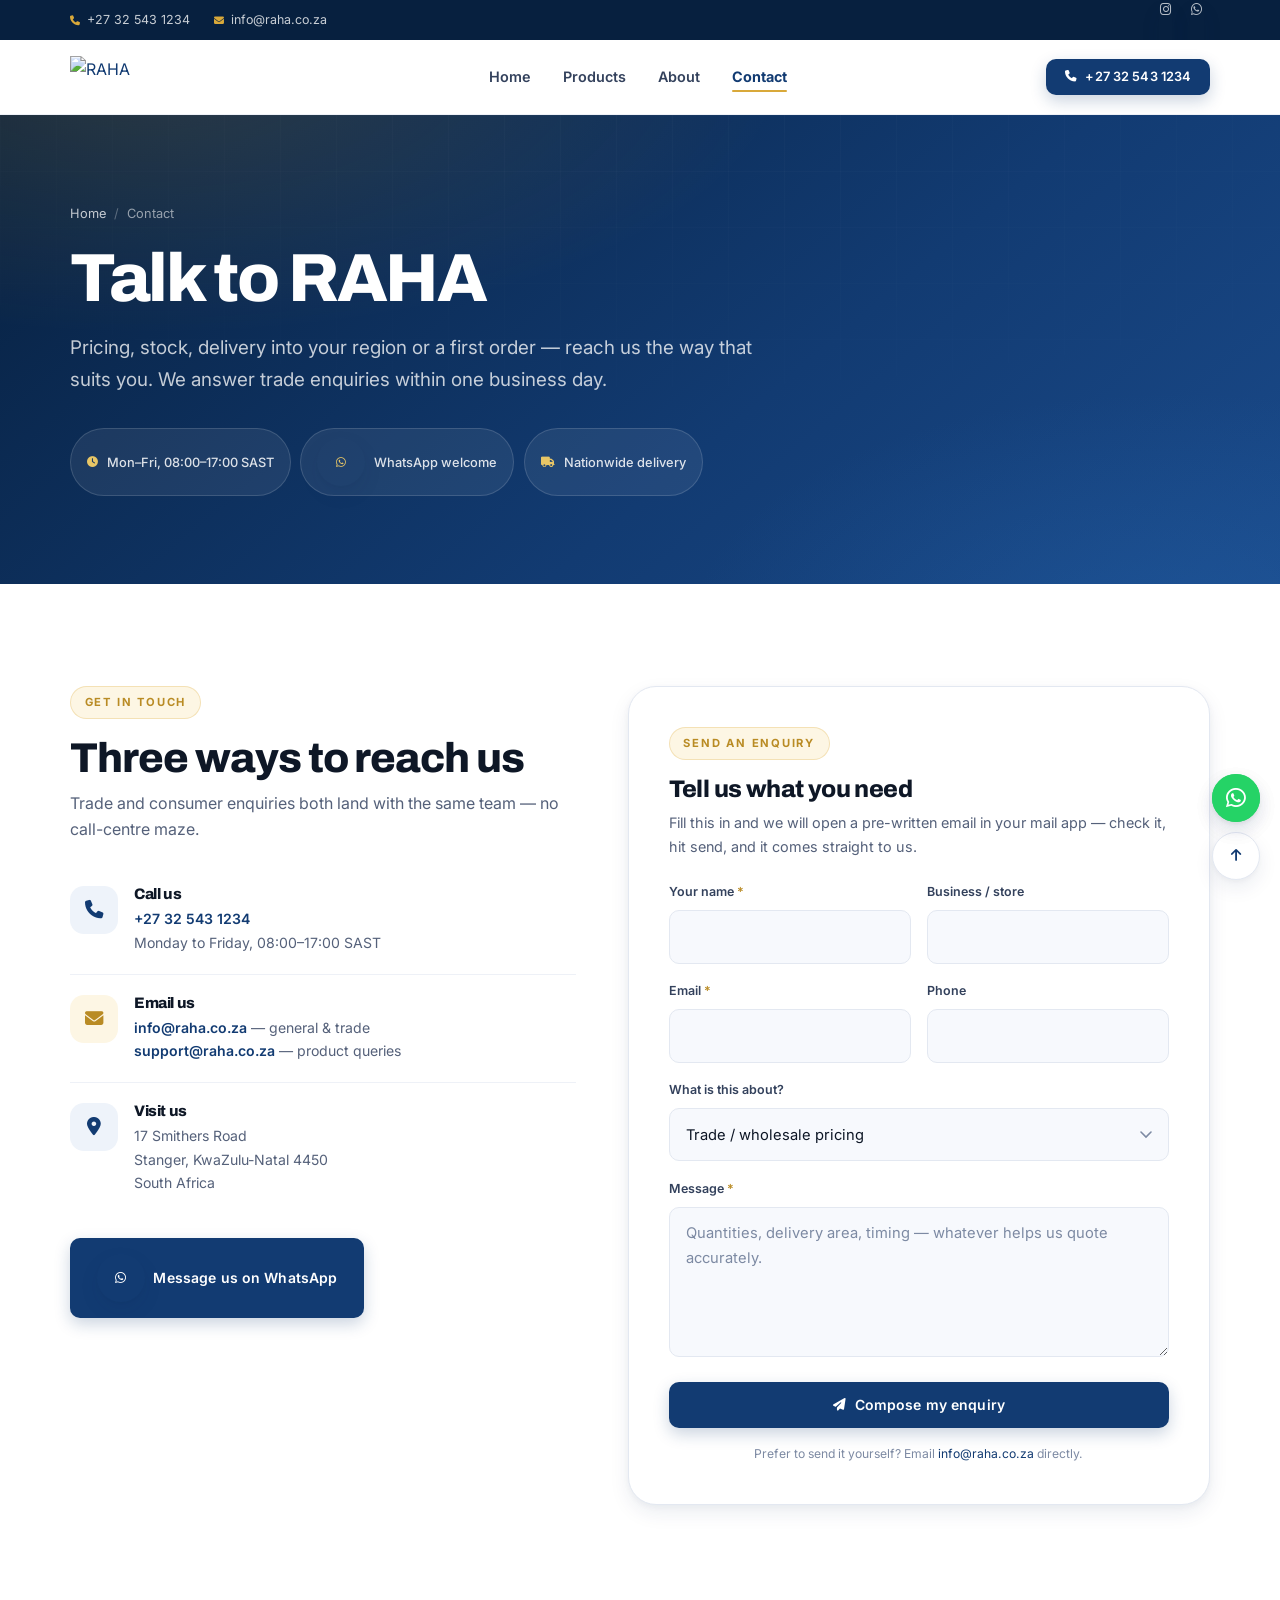
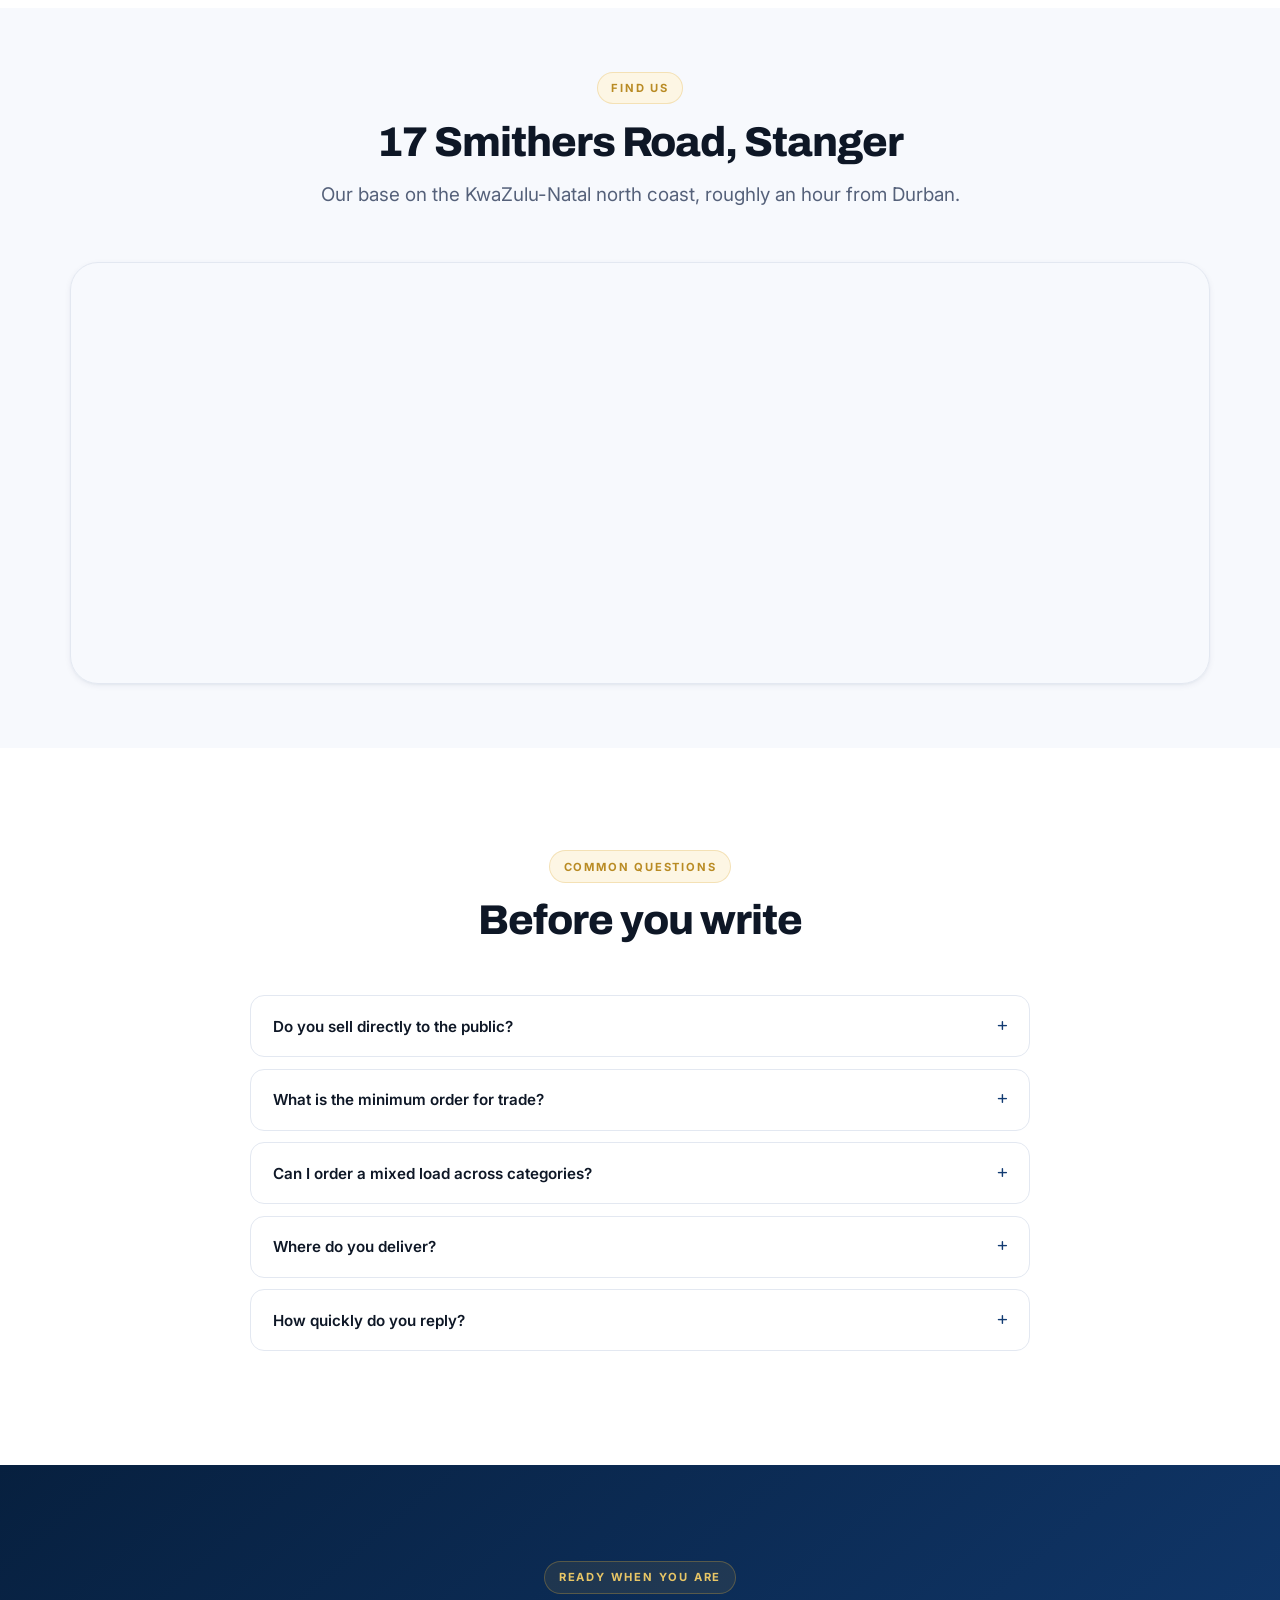
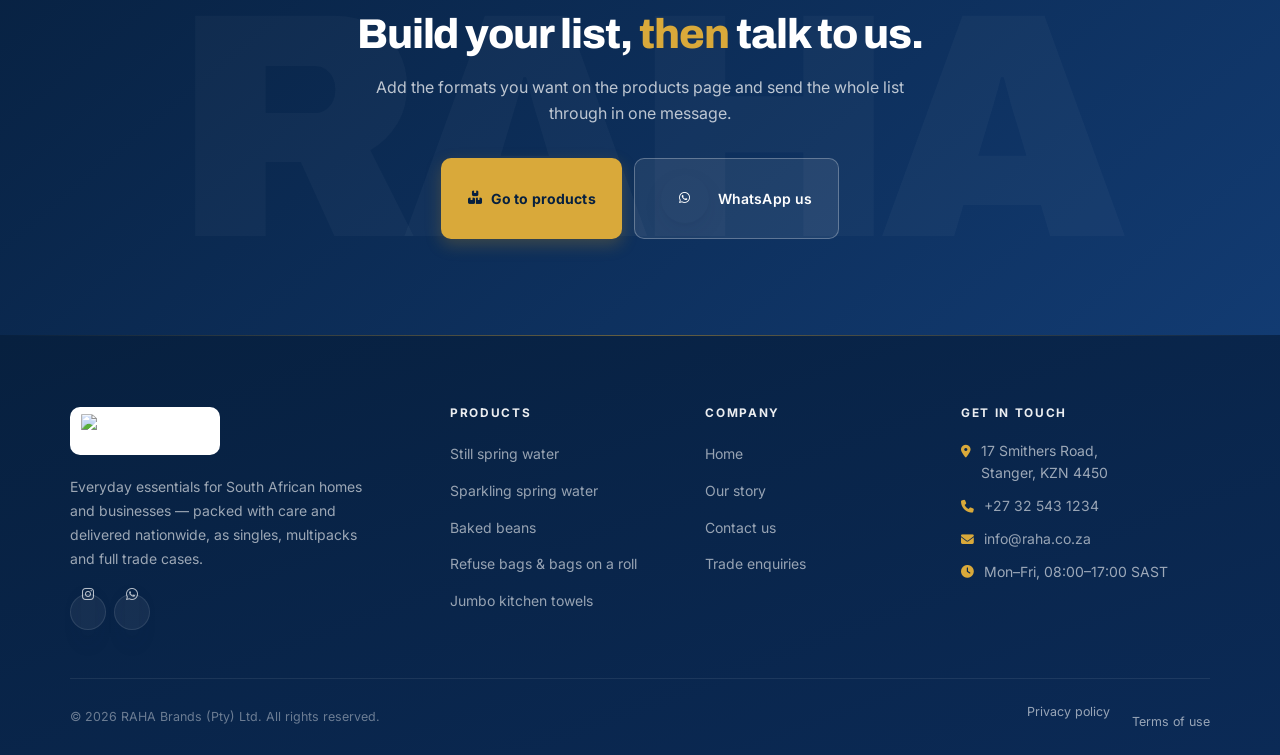
==== contact/index.html @ f07d99db "Update site pages, add product images and assets Co-Authored-By: Claude Sonnet 5 <noreply@anthropic." ====
<!DOCTYPE html>
<html lang="en-ZA">
<head>
  <meta charset="UTF-8">
  <meta name="viewport" content="width=device-width, initial-scale=1">
  <meta name="theme-color" content="#123b72">

  <title>Contact RAHA | Trade Enquiries &amp; Customer Care</title>
  <meta name="description" content="Contact RAHA Brands in Stanger, KwaZulu-Natal. Call +27 32 543 1234, email info@raha.co.za, or send a trade enquiry for pricing, stock and delivery.">
  <meta name="keywords" content="contact RAHA, RAHA Brands Stanger, trade enquiries, become a stockist, RAHA KZN, wholesale spring water South Africa">
  <meta name="author" content="RAHA Brands (Pty) Ltd">
  <meta name="robots" content="index, follow">

  <meta property="og:type" content="website">
  <meta property="og:url" content="https://www.raha.co.za/contact/">
  <meta property="og:title" content="Contact RAHA | Trade Enquiries &amp; Customer Care">
  <meta property="og:description" content="Call, email or visit us in Stanger, KwaZulu-Natal.">
  <meta property="og:image" content="https://www.raha.co.za/og-image.jpg">
  <meta property="og:site_name" content="RAHA">
  <meta name="twitter:card" content="summary_large_image">
  <meta name="twitter:title" content="Contact RAHA">
  <meta name="twitter:description" content="Call, email or visit us in Stanger, KwaZulu-Natal.">

  <link rel="canonical" href="https://www.raha.co.za/contact/">
  <link rel="icon" href="../favicon.ico" type="image/x-icon">
  <link rel="apple-touch-icon" sizes="180x180" href="../apple-touch-icon.png">

  <link rel="preconnect" href="https://fonts.googleapis.com">
  <link rel="preconnect" href="https://fonts.gstatic.com" crossorigin>
  <link href="https://fonts.googleapis.com/css2?family=Archivo:wght@600;700;800;900&family=Inter:wght@400;500;600;700&display=swap" rel="stylesheet">
  <link rel="stylesheet" href="https://cdnjs.cloudflare.com/ajax/libs/font-awesome/6.5.0/css/all.min.css">
  <link rel="stylesheet" href="../assets/css/raha.css">
  <link rel="stylesheet" href="../assets/css/motion.css">
</head>
<body>

<a class="skip-link" href="#main">Skip to content</a>

<div class="topbar">
  <div class="shell topbar__inner">
    <ul class="topbar__list">
      <li><i class="fas fa-phone" aria-hidden="true"></i><a href="tel:+27325431234">+27 32 543 1234</a></li>
      <li><i class="fas fa-envelope" aria-hidden="true"></i><a href="mailto:info@raha.co.za">info@raha.co.za</a></li>
    </ul>
    <ul class="topbar__social" aria-label="RAHA on social media">
      <li><a href="https://www.instagram.com/Raha_brands" target="_blank" rel="noopener" aria-label="RAHA on Instagram"><i class="fab fa-instagram" aria-hidden="true"></i></a></li>
      <li><a href="https://wa.me/27325431234" target="_blank" rel="noopener" aria-label="RAHA on WhatsApp"><i class="fab fa-whatsapp" aria-hidden="true"></i></a></li>
    </ul>
  </div>
</div>

<header class="site-header">
  <div class="shell site-header__inner">
    <a class="brand" href="../home/" aria-label="RAHA — home">
      <img src="../logo.jpeg" alt="RAHA" width="160" height="42">
    </a>

    <nav class="nav" aria-label="Primary">
      <ul class="nav__list">
        <li><a class="nav__link" href="../home/">Home</a></li>
        <li><a class="nav__link" href="../product/">Products</a></li>
        <li><a class="nav__link" href="../about/">About</a></li>
        <li><a class="nav__link" href="../contact/" aria-current="page">Contact</a></li>
      </ul>
    </nav>

    <div class="header-actions">
      <a class="btn btn--primary btn--sm btn--desktop" href="tel:+27325431234"><i class="fas fa-phone" aria-hidden="true"></i> +27 32 543 1234</a>
      <button type="button" class="burger" id="burger" aria-expanded="false" aria-controls="mobileNav" aria-label="Open menu">
        <span></span><span></span><span></span>
      </button>
    </div>
  </div>
</header>

<div class="mobile-nav" id="mobileNav">
  <a class="mobile-nav__link" href="../home/">Home <i class="fas fa-chevron-right" aria-hidden="true"></i></a>
  <a class="mobile-nav__link" href="../product/">Products <i class="fas fa-chevron-right" aria-hidden="true"></i></a>
  <a class="mobile-nav__link" href="../about/">About <i class="fas fa-chevron-right" aria-hidden="true"></i></a>
  <a class="mobile-nav__link" href="../contact/" aria-current="page">Contact <i class="fas fa-chevron-right" aria-hidden="true"></i></a>
  <a class="btn btn--primary btn--block" href="tel:+27325431234"><i class="fas fa-phone" aria-hidden="true"></i> Call +27 32 543 1234</a>
</div>
<div class="scrim" id="scrim"></div>

<main id="main">

  <!-- ══ PAGE HERO ══ -->
  <section class="page-hero">
    <div class="shell">
      <nav aria-label="Breadcrumb">
        <ol class="crumbs">
          <li><a href="../home/">Home</a></li>
          <li>Contact</li>
        </ol>
      </nav>
      <h1 class="display">Talk to RAHA</h1>
      <p class="lead measure">Pricing, stock, delivery into your region or a first order — reach us the way that suits you. We answer trade enquiries within one business day.</p>

      <div class="hero-facts">
        <span class="hero-fact"><i class="fas fa-clock" aria-hidden="true"></i> Mon–Fri, 08:00–17:00 SAST</span>
        <span class="hero-fact"><i class="fab fa-whatsapp" aria-hidden="true"></i> WhatsApp welcome</span>
        <span class="hero-fact"><i class="fas fa-truck" aria-hidden="true"></i> Nationwide delivery</span>
      </div>
    </div>
  </section>

  <!-- ══ CONTACT + FORM ══ -->
  <section class="section" id="trade">
    <div class="shell contact-layout">

      <div class="reveal">
        <span class="eyebrow">Get in touch</span>
        <h2 class="h2" style="margin:1rem 0 .5rem">Three ways to reach us</h2>
        <p>Trade and consumer enquiries both land with the same team — no call-centre maze.</p>

        <div style="margin-top:1.5rem">
          <div class="contact-method">
            <div class="icon-badge" style="margin:0"><i class="fas fa-phone" aria-hidden="true"></i></div>
            <div>
              <h3>Call us</h3>
              <p><a href="tel:+27325431234">+27 32 543 1234</a><br>Monday to Friday, 08:00–17:00 SAST</p>
            </div>
          </div>

          <div class="contact-method">
            <div class="icon-badge icon-badge--gold" style="margin:0"><i class="fas fa-envelope" aria-hidden="true"></i></div>
            <div>
              <h3>Email us</h3>
              <p><a href="mailto:info@raha.co.za">info@raha.co.za</a> — general &amp; trade<br><a href="mailto:support@raha.co.za">support@raha.co.za</a> — product queries</p>
            </div>
          </div>

          <div class="contact-method">
            <div class="icon-badge" style="margin:0"><i class="fas fa-location-dot" aria-hidden="true"></i></div>
            <div>
              <h3>Visit us</h3>
              <p>17 Smithers Road<br>Stanger, KwaZulu-Natal 4450<br>South Africa</p>
            </div>
          </div>
        </div>

        <a class="btn btn--primary" style="margin-top:1.5rem" href="https://wa.me/27325431234" target="_blank" rel="noopener">
          <i class="fab fa-whatsapp" aria-hidden="true"></i> Message us on WhatsApp
        </a>
      </div>

      <div class="form-card reveal reveal--scale" data-delay="1">
        <span class="eyebrow">Send an enquiry</span>
        <h2 class="h2" style="font-size:1.5rem;margin:1rem 0 .5rem">Tell us what you need</h2>
        <p style="font-size:.9rem">Fill this in and we will open a pre-written email in your mail app — check it, hit send, and it comes straight to us.</p>

        <form id="enquiryForm" style="margin-top:1.5rem" novalidate>
          <div class="field-row">
            <div class="field">
              <label for="cf-name">Your name <span class="req" aria-hidden="true">*</span></label>
              <input class="input" type="text" id="cf-name" name="name" autocomplete="name" required>
            </div>
            <div class="field">
              <label for="cf-company">Business / store</label>
              <input class="input" type="text" id="cf-company" name="company" autocomplete="organization">
            </div>
          </div>

          <div class="field-row">
            <div class="field">
              <label for="cf-email">Email <span class="req" aria-hidden="true">*</span></label>
              <input class="input" type="email" id="cf-email" name="email" autocomplete="email" required>
            </div>
            <div class="field">
              <label for="cf-phone">Phone</label>
              <input class="input" type="tel" id="cf-phone" name="phone" autocomplete="tel">
            </div>
          </div>

          <div class="field">
            <label for="cf-interest">What is this about?</label>
            <select class="select" id="cf-interest" name="interest">
              <option>Trade / wholesale pricing</option>
              <option>Becoming a stockist</option>
              <option>Spring water — still &amp; sparkling</option>
              <option>Pantry &amp; food</option>
              <option>Disposables &amp; paper</option>
              <option>Product query or feedback</option>
              <option>Something else</option>
            </select>
          </div>

          <div class="field">
            <label for="cf-message">Message <span class="req" aria-hidden="true">*</span></label>
            <textarea class="textarea" id="cf-message" name="message" placeholder="Quantities, delivery area, timing — whatever helps us quote accurately." required></textarea>
          </div>

          <button type="submit" class="btn btn--primary btn--block">
            <i class="fas fa-paper-plane" aria-hidden="true"></i> Compose my enquiry
          </button>

          <p class="form-status" id="formStatus" role="status">
            <i class="fas fa-circle-check" aria-hidden="true"></i>
            <span>Your email app should now be open with the enquiry ready to send.</span>
          </p>

          <p class="form-note">Prefer to send it yourself? Email <a href="mailto:info@raha.co.za">info@raha.co.za</a> directly.</p>
        </form>
      </div>

    </div>
  </section>

  <!-- ══ MAP ══ -->
  <section class="section section--tight section--tint">
    <div class="shell">
      <div class="section-head section-head--center reveal">
        <span class="eyebrow">Find us</span>
        <h2 class="h2">17 Smithers Road, Stanger</h2>
        <p class="lead measure mx-auto">Our base on the KwaZulu-Natal north coast, roughly an hour from Durban.</p>
      </div>

      <div class="map-frame reveal reveal--blur">
        <iframe
          title="Map showing RAHA Brands at 17 Smithers Road, Stanger, KwaZulu-Natal"
          src="https://www.google.com/maps?q=17%20Smithers%20Road%2C%20Stanger%2C%204450%2C%20South%20Africa&output=embed"
          loading="lazy"
          referrerpolicy="no-referrer-when-downgrade"
          allowfullscreen></iframe>
      </div>
    </div>
  </section>

  <!-- ══ FAQ ══ -->
  <section class="section">
    <div class="shell" style="max-width:860px">
      <div class="section-head section-head--center reveal">
        <span class="eyebrow">Common questions</span>
        <h2 class="h2">Before you write</h2>
      </div>

      <div class="reveal">
        <details class="faq-item">
          <summary>Do you sell directly to the public?</summary>
          <p>RAHA is a house brand supplied through retailers, wholesalers and food-service customers. If you are a shopper looking for stock near you, send us your area and we will point you to the closest stockist.</p>
        </details>

        <details class="faq-item">
          <summary>What is the minimum order for trade?</summary>
          <p>Orders are built in full cases — 24 × 500 ml for water, 12 × 400 g for baked beans, and so on. Minimums depend on your delivery region, so tell us where you are and we will confirm.</p>
        </details>

        <details class="faq-item">
          <summary>Can I order a mixed load across categories?</summary>
          <p>Yes. That is the point of a single house brand — water, food and household disposables can travel on one order and one invoice.</p>
        </details>

        <details class="faq-item">
          <summary>Where do you deliver?</summary>
          <p>We deliver nationwide. Lead times vary by province and load size; we confirm both when we quote.</p>
        </details>

        <details class="faq-item">
          <summary>How quickly do you reply?</summary>
          <p>Within one business day for enquiries received Monday to Friday. WhatsApp is usually the fastest route.</p>
        </details>
      </div>
    </div>
  </section>

  <!-- ══ CTA ══ -->
  <section class="cta-band">
    <div class="shell">
      <span class="eyebrow eyebrow--on-dark">Ready when you are</span>
      <h2 class="h2">Build your list, <em>then</em> talk to us.</h2>
      <p>Add the formats you want on the products page and send the whole list through in one message.</p>
      <div class="cta-band__btns">
        <a class="btn btn--gold" href="../product/"><i class="fas fa-boxes-stacked" aria-hidden="true"></i> Go to products</a>
        <a class="btn btn--ghost-light" href="https://wa.me/27325431234" target="_blank" rel="noopener"><i class="fab fa-whatsapp" aria-hidden="true"></i> WhatsApp us</a>
      </div>
    </div>
  </section>

</main>

<footer class="site-footer">
  <div class="shell">
    <div class="site-footer__grid">
      <div class="site-footer__brand">
        <img src="../logo.jpeg" alt="RAHA" width="150" height="40">
        <p>Everyday essentials for South African homes and businesses — packed with care and delivered nationwide, as singles, multipacks and full trade cases.</p>
        <div class="socials">
          <a href="https://www.instagram.com/Raha_brands" target="_blank" rel="noopener" aria-label="RAHA on Instagram (@Raha_brands)"><i class="fab fa-instagram" aria-hidden="true"></i></a>
          <a href="https://wa.me/27325431234" target="_blank" rel="noopener" aria-label="RAHA on WhatsApp"><i class="fab fa-whatsapp" aria-hidden="true"></i></a>
        </div>
      </div>

      <div>
        <h4>Products</h4>
        <ul>
          <li><a href="../product/">Still spring water</a></li>
          <li><a href="../product/">Sparkling spring water</a></li>
          <li><a href="../product/">Baked beans</a></li>
          <li><a href="../product/">Refuse bags &amp; bags on a roll</a></li>
          <li><a href="../product/">Jumbo kitchen towels</a></li>
        </ul>
      </div>

      <div>
        <h4>Company</h4>
        <ul>
          <li><a href="../home/">Home</a></li>
          <li><a href="../about/">Our story</a></li>
          <li><a href="../contact/">Contact us</a></li>
          <li><a href="../contact/#trade">Trade enquiries</a></li>
        </ul>
      </div>

      <div>
        <h4>Get in touch</h4>
        <ul>
          <li class="contact-line"><i class="fas fa-location-dot" aria-hidden="true"></i><span>17 Smithers Road,<br>Stanger, KZN 4450</span></li>
          <li class="contact-line"><i class="fas fa-phone" aria-hidden="true"></i><a href="tel:+27325431234">+27 32 543 1234</a></li>
          <li class="contact-line"><i class="fas fa-envelope" aria-hidden="true"></i><a href="mailto:info@raha.co.za">info@raha.co.za</a></li>
          <li class="contact-line"><i class="fas fa-clock" aria-hidden="true"></i><span>Mon–Fri, 08:00–17:00 SAST</span></li>
        </ul>
      </div>
    </div>

    <div class="site-footer__bar">
      <p>&copy; <span data-year>2026</span> RAHA Brands (Pty) Ltd. All rights reserved.</p>
      <ul>
        <li><a href="#">Privacy policy</a></li>
        <li><a href="#">Terms of use</a></li>
      </ul>
    </div>
  </div>
</footer>

<div class="fab-stack">
  <button type="button" class="fab fab--top" aria-label="Back to top"><i class="fas fa-arrow-up" aria-hidden="true"></i></button>
  <a class="fab fab--wa" href="https://wa.me/27325431234" target="_blank" rel="noopener" aria-label="Chat with RAHA on WhatsApp"><i class="fab fa-whatsapp" aria-hidden="true"></i></a>
</div>

<script src="../assets/js/raha.js" defer></script>
<script src="../assets/js/motion.js" defer></script>
<script>
  /* The site is static, so the form hands off to the visitor's mail client
     with everything pre-filled rather than pretending to submit. */
  (function () {
    var form = document.getElementById('enquiryForm');
    var status = document.getElementById('formStatus');
    if (!form) return;

    form.addEventListener('submit', function (e) {
      e.preventDefault();

      if (!form.checkValidity()) {
        form.reportValidity();
        return;
      }

      var data = new FormData(form);
      var get = function (key) { return (data.get(key) || '').toString().trim(); };

      var lines = [
        'Name: ' + get('name'),
        get('company') ? 'Business: ' + get('company') : '',
        'Email: ' + get('email'),
        get('phone') ? 'Phone: ' + get('phone') : '',
        'Enquiry type: ' + get('interest'),
        '',
        get('message')
      ].filter(function (line) { return line !== ''; });

      window.location.href = 'mailto:info@raha.co.za'
        + '?subject=' + encodeURIComponent('Website enquiry — ' + get('interest'))
        + '&body=' + encodeURIComponent(lines.join('\n'));

      status.classList.add('is-on');
    });
  })();
</script>
</body>
</html>
---- assets/css/raha.css ----
/* ==========================================================================
   RAHA — Design System
   Brand palette derived from packaging artwork: navy + gold + warm neutrals.
   Single stylesheet shared by every page.
   ========================================================================== */

/* --------------------------------------------------------------------------
   1. Tokens
   -------------------------------------------------------------------------- */
:root {
  /* Brand */
  --navy-900: #07203f;
  --navy-800: #0b2a56;
  --navy-700: #123b72;   /* primary — matches the RAHA wordmark */
  --navy-600: #1a4a8a;
  --navy-500: #2463ab;
  --navy-050: #eef3fa;

  --gold-600: #b98b24;
  --gold-500: #d9a93a;   /* the swoosh under the wordmark */
  --gold-400: #e8c666;
  --gold-050: #fdf6e4;

  /* Neutrals */
  --ink:        #0e1726;
  --ink-soft:   #33415c;
  --body:       #55617a;
  --muted:      #7d8aa3;
  --line:       #e3e8f1;
  --line-soft:  #eef1f7;
  --surface:    #ffffff;
  --surface-2:  #f7f9fd;
  --surface-3:  #eef2f9;

  /* Support */
  --success: #1f8a54;
  --success-bg: #e8f5ee;

  /* Elevation — soft, tinted with brand navy rather than pure black */
  --shadow-xs: 0 1px 2px rgba(11, 42, 86, .06);
  --shadow-sm: 0 2px 6px rgba(11, 42, 86, .06), 0 1px 2px rgba(11, 42, 86, .04);
  --shadow-md: 0 8px 20px rgba(11, 42, 86, .08), 0 2px 6px rgba(11, 42, 86, .04);
  --shadow-lg: 0 18px 40px rgba(11, 42, 86, .12), 0 4px 12px rgba(11, 42, 86, .06);
  --shadow-xl: 0 32px 64px rgba(7, 32, 63, .18);

  /* Radii */
  --r-xs: 6px;
  --r-sm: 10px;
  --r-md: 14px;
  --r-lg: 20px;
  --r-xl: 28px;
  --r-pill: 999px;

  /* Motion */
  --ease: cubic-bezier(.22, .61, .36, 1);
  --ease-out: cubic-bezier(.16, 1, .3, 1);
  --t-fast: .18s var(--ease);
  --t-base: .28s var(--ease);
  --t-slow: .5s var(--ease-out);

  /* Layout */
  --shell: 1220px;
  --gutter: clamp(1.15rem, 4vw, 2.5rem);
  --header-h: 74px;

  /* Type */
  --font-display: 'Archivo', 'Inter', -apple-system, BlinkMacSystemFont, 'Segoe UI', sans-serif;
  --font-body: 'Inter', -apple-system, BlinkMacSystemFont, 'Segoe UI', Roboto, sans-serif;
}

/* --------------------------------------------------------------------------
   2. Reset & base
   -------------------------------------------------------------------------- */
*, *::before, *::after { box-sizing: border-box; }

* { margin: 0; padding: 0; }

html {
  scroll-behavior: smooth;
  scroll-padding-top: calc(var(--header-h) + 24px);
  -webkit-text-size-adjust: 100%;
}

body {
  font-family: var(--font-body);
  font-size: 1rem;
  line-height: 1.65;
  color: var(--body);
  background: var(--surface);
  overflow-x: hidden;
  -webkit-font-smoothing: antialiased;
  -moz-osx-font-smoothing: grayscale;
  font-feature-settings: 'kern' 1, 'liga' 1;
}

/* `overflow-x: hidden` turns body into a scroll container, which can strand
   `position: sticky` descendants. `clip` gives the same visual result
   without that side effect. */
@supports (overflow-x: clip) {
  body { overflow-x: clip; }
}

img, svg, video { display: block; max-width: 100%; }
img { height: auto; }

button, input, select, textarea { font: inherit; color: inherit; }
button { background: none; border: none; cursor: pointer; }

ul, ol { list-style: none; }

a { color: var(--navy-700); text-decoration: none; transition: color var(--t-fast); }
a:hover { color: var(--gold-600); }

h1, h2, h3, h4, h5 {
  font-family: var(--font-display);
  color: var(--ink);
  font-weight: 800;
  line-height: 1.12;
  letter-spacing: -.025em;
  text-wrap: balance;
}

p { text-wrap: pretty; }

:focus-visible {
  outline: 3px solid var(--gold-500);
  outline-offset: 3px;
  border-radius: var(--r-xs);
}

::selection { background: var(--navy-700); color: #fff; }

.sr-only {
  position: absolute; width: 1px; height: 1px;
  padding: 0; margin: -1px; overflow: hidden;
  clip: rect(0 0 0 0); white-space: nowrap; border: 0;
}

.skip-link {
  position: absolute; top: 0; left: 50%;
  transform: translate(-50%, -120%);
  z-index: 2000; background: var(--navy-700); color: #fff;
  padding: .75rem 1.5rem; border-radius: 0 0 var(--r-sm) var(--r-sm);
  font-weight: 600; font-size: .875rem;
  transition: transform var(--t-base);
}
.skip-link:focus { transform: translate(-50%, 0); color: #fff; }

/* --------------------------------------------------------------------------
   3. Layout primitives
   -------------------------------------------------------------------------- */
.shell {
  width: 100%;
  max-width: var(--shell);
  margin-inline: auto;
  padding-inline: var(--gutter);
}

.section { padding-block: clamp(3.75rem, 8vw, 6.5rem); }
.section--tight { padding-block: clamp(2.75rem, 5vw, 4rem); }
.section--tint { background: var(--surface-2); }
.section--rule { border-top: 1px solid var(--line-soft); }

/* Subtle dotted texture used behind tinted sections */
.section--dotted { position: relative; isolation: isolate; }
.section--dotted::before {
  content: ''; position: absolute; inset: 0; z-index: -1;
  background-image: radial-gradient(rgba(18, 59, 114, .05) 1px, transparent 1px);
  background-size: 26px 26px;
  -webkit-mask-image: linear-gradient(180deg, transparent, #000 18%, #000 82%, transparent);
          mask-image: linear-gradient(180deg, transparent, #000 18%, #000 82%, transparent);
}

.stack > * + * { margin-top: 1rem; }

.grid { display: grid; gap: clamp(1rem, 2.5vw, 1.75rem); }
.grid--2 { grid-template-columns: repeat(2, minmax(0, 1fr)); }
.grid--3 { grid-template-columns: repeat(3, minmax(0, 1fr)); }
.grid--4 { grid-template-columns: repeat(4, minmax(0, 1fr)); }

/* --------------------------------------------------------------------------
   4. Type helpers
   -------------------------------------------------------------------------- */
.eyebrow {
  display: inline-flex; align-items: center; gap: .5rem;
  font-family: var(--font-body);
  font-size: .7rem; font-weight: 700;
  letter-spacing: .16em; text-transform: uppercase;
  color: var(--gold-600);
  background: var(--gold-050);
  border: 1px solid rgba(217, 169, 58, .28);
  padding: .38rem .85rem;
  border-radius: var(--r-pill);
}
.eyebrow--on-dark {
  color: var(--gold-400);
  background: rgba(217, 169, 58, .1);
  border-color: rgba(217, 169, 58, .3);
}

.display   { font-size: clamp(2.35rem, 5.6vw, 4.25rem); letter-spacing: -.035em; }
.h1        { font-size: clamp(2.1rem, 4.6vw, 3.25rem); }
.h2        { font-size: clamp(1.75rem, 3.4vw, 2.6rem); }
.h3        { font-size: clamp(1.2rem, 1.9vw, 1.5rem); }

.lead {
  font-size: clamp(1.02rem, 1.5vw, 1.18rem);
  line-height: 1.7;
  color: var(--body);
}

.gold { color: var(--gold-500); }
.text-center { text-align: center; }
.measure { max-width: 58ch; }
.measure-narrow { max-width: 46ch; }
.mx-auto { margin-inline: auto; }

.section-head { margin-bottom: clamp(2.25rem, 4vw, 3.5rem); }
.section-head .h2 { margin-top: .9rem; }
.section-head .lead { margin-top: .85rem; }
.section-head--center { text-align: center; }
.section-head--center .lead { margin-inline: auto; }

/* --------------------------------------------------------------------------
   5. Buttons
   -------------------------------------------------------------------------- */
.btn {
  --btn-bg: var(--navy-700);
  --btn-fg: #fff;
  --btn-bd: transparent;
  display: inline-flex; align-items: center; justify-content: center; gap: .55rem;
  font-family: var(--font-body);
  font-size: .875rem; font-weight: 600; line-height: 1;
  letter-spacing: .01em;
  padding: .95rem 1.6rem;
  border-radius: var(--r-sm);
  background: var(--btn-bg);
  color: var(--btn-fg);
  border: 1.5px solid var(--btn-bd);
  transition: transform var(--t-fast), box-shadow var(--t-base),
              background-color var(--t-base), color var(--t-base), border-color var(--t-base);
  white-space: nowrap;
}
.btn:hover { color: var(--btn-fg); transform: translateY(-2px); }
.btn:active { transform: translateY(0); }
.btn i { font-size: .9em; }

.btn--primary { --btn-bg: var(--navy-700); box-shadow: 0 6px 16px rgba(18, 59, 114, .22); }
.btn--primary:hover { --btn-bg: var(--navy-600); box-shadow: 0 10px 24px rgba(18, 59, 114, .3); }

.btn--gold { --btn-bg: var(--gold-500); --btn-fg: var(--navy-900); font-weight: 700; box-shadow: 0 6px 16px rgba(185, 139, 36, .28); }
.btn--gold:hover { --btn-bg: var(--gold-400); box-shadow: 0 10px 26px rgba(185, 139, 36, .34); }

.btn--outline { --btn-bg: transparent; --btn-fg: var(--navy-700); --btn-bd: var(--line); }
.btn--outline:hover { --btn-bd: var(--navy-700); --btn-bg: var(--navy-050); }

.btn--ghost-light { --btn-bg: rgba(255,255,255,.08); --btn-fg: #fff; --btn-bd: rgba(255,255,255,.28); }
.btn--ghost-light:hover { --btn-bg: rgba(255,255,255,.18); --btn-bd: rgba(255,255,255,.5); }

.btn--sm { padding: .65rem 1.1rem; font-size: .8rem; }
.btn--block { width: 100%; }

.link-arrow {
  display: inline-flex; align-items: center; gap: .45rem;
  font-weight: 600; font-size: .875rem; color: var(--navy-700);
}
.link-arrow i { transition: transform var(--t-base); font-size: .78em; }
.link-arrow:hover i { transform: translateX(4px); }

/* --------------------------------------------------------------------------
   6. Header / navigation
   -------------------------------------------------------------------------- */
.topbar {
  background: var(--navy-900);
  color: rgba(255, 255, 255, .68);
  font-size: .78rem;
}
.topbar__inner {
  display: flex; align-items: center; justify-content: space-between;
  gap: 1.5rem; min-height: 38px; flex-wrap: wrap;
}
.topbar a { color: rgba(255, 255, 255, .78); }
.topbar a:hover { color: var(--gold-400); }
.topbar__list { display: flex; align-items: center; gap: 1.5rem; }
.topbar__list li { display: inline-flex; align-items: center; gap: .45rem; }
.topbar__list i { color: var(--gold-500); font-size: .8em; }
.topbar__note { display: inline-flex; align-items: center; gap: .5rem; letter-spacing: .04em; }

.topbar__social { display: flex; align-items: center; gap: .35rem; }
.topbar__social a {
  width: 26px; height: 26px;
  display: inline-flex; align-items: center; justify-content: center;
  line-height: 1;
  border-radius: var(--r-pill);
  color: rgba(255, 255, 255, .7);
  font-size: .82rem;
  transition: background-color var(--t-fast), color var(--t-fast), transform var(--t-fast);
}
.topbar__social a:hover {
  background: rgba(255, 255, 255, .1);
  color: var(--gold-400);
  transform: translateY(-1px);
}

.site-header {
  position: sticky; top: 0; z-index: 900;
  background: rgba(255, 255, 255, .88);
  backdrop-filter: blur(16px) saturate(160%);
  -webkit-backdrop-filter: blur(16px) saturate(160%);
  border-bottom: 1px solid var(--line-soft);
  transition: box-shadow var(--t-base), background-color var(--t-base);
}
.site-header.is-stuck {
  background: rgba(255, 255, 255, .97);
  box-shadow: var(--shadow-sm);
}

.site-header__inner {
  display: flex; align-items: center; justify-content: space-between;
  gap: 1.5rem; min-height: var(--header-h);
}

.brand { display: inline-flex; align-items: center; flex-shrink: 0; }
.brand img { height: 42px; width: auto; transition: transform var(--t-base); }
.brand:hover img { transform: scale(1.03); }

.nav { display: flex; align-items: center; gap: 2rem; }
.nav__list { display: flex; align-items: center; gap: 2rem; }
.nav__link {
  position: relative;
  font-size: .9rem; font-weight: 600; color: var(--ink-soft);
  padding-block: .4rem;
}
.nav__link::after {
  content: ''; position: absolute; left: 0; bottom: 0;
  width: 100%; height: 2px; border-radius: 2px;
  background: var(--gold-500);
  transform: scaleX(0); transform-origin: right;
  transition: transform var(--t-base);
}
.nav__link:hover { color: var(--navy-700); }
.nav__link:hover::after { transform: scaleX(1); transform-origin: left; }
.nav__link[aria-current="page"] { color: var(--navy-700); font-weight: 700; }
.nav__link[aria-current="page"]::after { transform: scaleX(1); }

.header-actions { display: flex; align-items: center; gap: .6rem; }

/* Enquiry basket trigger */
.basket-btn { position: relative; }
.basket-btn__count {
  position: absolute; top: -6px; right: -6px;
  min-width: 20px; height: 20px; padding: 0 5px;
  display: grid; place-items: center;
  background: var(--gold-500); color: var(--navy-900);
  border-radius: var(--r-pill);
  font-size: .68rem; font-weight: 800; line-height: 1;
  border: 2px solid #fff;
  transform: scale(0); transition: transform var(--t-base);
}
.basket-btn__count.is-on { transform: scale(1); }

/* Hamburger */
.burger {
  display: none; flex-direction: column; gap: 5px;
  width: 44px; height: 44px; align-items: center; justify-content: center;
  border-radius: var(--r-sm);
  border: 1px solid var(--line);
}
.burger span {
  display: block; width: 20px; height: 2px; border-radius: 2px;
  background: var(--navy-700); transition: transform var(--t-base), opacity var(--t-fast);
}
.burger[aria-expanded="true"] span:nth-child(1) { transform: translateY(7px) rotate(45deg); }
.burger[aria-expanded="true"] span:nth-child(2) { opacity: 0; }
.burger[aria-expanded="true"] span:nth-child(3) { transform: translateY(-7px) rotate(-45deg); }

/* Mobile panel */
.mobile-nav {
  position: fixed; inset: 0 0 auto; top: var(--header-h);
  background: #fff;
  border-bottom: 1px solid var(--line);
  box-shadow: var(--shadow-lg);
  padding: 1rem var(--gutter) 1.75rem;
  transform: translateY(-115%);
  transition: transform var(--t-slow);
  z-index: 899;
  visibility: hidden;
}
.mobile-nav.is-open { transform: translateY(0); visibility: visible; }
.mobile-nav__link {
  display: flex; align-items: center; justify-content: space-between;
  padding: 1rem .25rem; font-size: 1.05rem; font-weight: 600;
  color: var(--ink-soft); border-bottom: 1px solid var(--line-soft);
}
.mobile-nav__link i { color: var(--muted); font-size: .8rem; }
.mobile-nav__link[aria-current="page"] { color: var(--navy-700); }
.mobile-nav .btn { margin-top: 1.25rem; }

.scrim {
  position: fixed; inset: 0; z-index: 890;
  background: rgba(7, 32, 63, .45);
  backdrop-filter: blur(2px);
  opacity: 0; visibility: hidden;
  transition: opacity var(--t-base), visibility var(--t-base);
}
.scrim.is-open { opacity: 1; visibility: visible; }

/* --------------------------------------------------------------------------
   7. Page hero (interior pages)
   -------------------------------------------------------------------------- */
.page-hero {
  position: relative; isolation: isolate;
  background: linear-gradient(140deg, var(--navy-900) 0%, var(--navy-700) 60%, var(--navy-600) 100%);
  color: #fff;
  padding-block: clamp(3rem, 7vw, 5.5rem);
  overflow: hidden;
}
.page-hero::before {
  content: ''; position: absolute; inset: 0; z-index: -1;
  background:
    radial-gradient(900px 380px at 12% -10%, rgba(217, 169, 58, .16), transparent 70%),
    radial-gradient(700px 340px at 92% 110%, rgba(36, 99, 171, .38), transparent 70%);
}
.page-hero::after {
  content: ''; position: absolute; inset: 0; z-index: -1; opacity: .5;
  background-image: linear-gradient(rgba(255,255,255,.045) 1px, transparent 1px),
                    linear-gradient(90deg, rgba(255,255,255,.045) 1px, transparent 1px);
  background-size: 56px 56px;
  -webkit-mask-image: radial-gradient(120% 100% at 50% 0%, #000, transparent 75%);
          mask-image: radial-gradient(120% 100% at 50% 0%, #000, transparent 75%);
}
.page-hero h1 { color: #fff; margin-top: 1rem; }
.page-hero .lead { color: rgba(255, 255, 255, .76); margin-top: 1rem; }

.crumbs {
  display: flex; align-items: center; gap: .5rem; flex-wrap: wrap;
  font-size: .8rem; color: rgba(255, 255, 255, .55);
}
.crumbs a { color: rgba(255, 255, 255, .75); }
.crumbs a:hover { color: var(--gold-400); }
.crumbs li { display: inline-flex; align-items: center; gap: .5rem; }
.crumbs li + li::before { content: '/'; color: rgba(255, 255, 255, .3); }

.hero-facts {
  display: flex; flex-wrap: wrap; gap: .6rem;
  margin-top: 2rem;
}
.hero-fact {
  display: inline-flex; align-items: center; gap: .55rem;
  padding: .55rem 1rem;
  background: rgba(255, 255, 255, .07);
  border: 1px solid rgba(255, 255, 255, .14);
  border-radius: var(--r-pill);
  font-size: .8rem; font-weight: 500; color: rgba(255, 255, 255, .85);
}
.hero-fact i { color: var(--gold-400); font-size: .85em; }

/* --------------------------------------------------------------------------
   8. Cards
   -------------------------------------------------------------------------- */
.card {
  background: var(--surface);
  border: 1px solid var(--line);
  border-radius: var(--r-lg);
  padding: clamp(1.5rem, 3vw, 2rem);
  transition: transform var(--t-base), box-shadow var(--t-base), border-color var(--t-base);
}
.card--raise:hover {
  transform: translateY(-4px);
  box-shadow: var(--shadow-md);
  border-color: rgba(18, 59, 114, .18);
}

.icon-badge {
  width: 48px; height: 48px;
  display: grid; place-items: center;
  border-radius: var(--r-md);
  background: var(--navy-050);
  color: var(--navy-700);
  font-size: 1.15rem;
  margin-bottom: 1.15rem;
}
.icon-badge--gold { background: var(--gold-050); color: var(--gold-600); }
.icon-badge--round { border-radius: var(--r-pill); }

.feature-card { position: relative; overflow: hidden; }
.feature-card__index {
  position: absolute; top: 1rem; right: 1.35rem;
  font-family: var(--font-display); font-size: 3.25rem; font-weight: 800;
  color: rgba(18, 59, 114, .05); line-height: 1; letter-spacing: -.05em;
  pointer-events: none;
}
.feature-card h3 { font-size: 1.15rem; margin-bottom: .55rem; }
.feature-card p { font-size: .92rem; margin: 0; }

/* --------------------------------------------------------------------------
   9. Product cards + listing controls
   -------------------------------------------------------------------------- */
.catalog-bar {
  position: sticky; top: var(--header-h); z-index: 60;
  background: rgba(255, 255, 255, .93);
  backdrop-filter: blur(14px);
  -webkit-backdrop-filter: blur(14px);
  border-bottom: 1px solid var(--line);
  padding-block: .9rem;
}
.catalog-bar__inner {
  display: flex; align-items: center; gap: 1rem; flex-wrap: wrap;
  justify-content: space-between;
}

.filters { display: flex; gap: .5rem; flex-wrap: wrap; }
.filter {
  display: inline-flex; align-items: center; gap: .45rem;
  padding: .55rem 1rem;
  font-size: .82rem; font-weight: 600; color: var(--ink-soft);
  background: var(--surface-2);
  border: 1px solid var(--line);
  border-radius: var(--r-pill);
  transition: all var(--t-fast);
}
.filter:hover { border-color: var(--navy-500); color: var(--navy-700); }
.filter__n { font-size: .72rem; color: var(--muted); font-weight: 600; }
.filter[aria-pressed="true"] {
  background: var(--navy-700); border-color: var(--navy-700); color: #fff;
  box-shadow: 0 4px 12px rgba(18, 59, 114, .22);
}
.filter[aria-pressed="true"] .filter__n { color: rgba(255, 255, 255, .65); }

.search {
  position: relative; flex: 1 1 220px; max-width: 320px;
}
.search i {
  position: absolute; left: .95rem; top: 50%; transform: translateY(-50%);
  color: var(--muted); font-size: .85rem; pointer-events: none;
}
.search input {
  width: 100%; padding: .7rem 1rem .7rem 2.5rem;
  font-size: .875rem;
  background: var(--surface-2);
  border: 1px solid var(--line);
  border-radius: var(--r-pill);
  transition: border-color var(--t-fast), background-color var(--t-fast);
}
.search input:focus {
  outline: none; background: #fff;
  border-color: var(--navy-500);
  box-shadow: 0 0 0 4px rgba(36, 99, 171, .12);
}
.search input::placeholder { color: var(--muted); }

.catalog-count { font-size: .82rem; color: var(--muted); }
.catalog-count strong { color: var(--ink); font-weight: 700; }

.product-grid {
  display: grid;
  grid-template-columns: repeat(auto-fill, minmax(260px, 1fr));
  gap: clamp(1rem, 2vw, 1.6rem);
}

.p-card {
  display: flex; flex-direction: column;
  background: var(--surface);
  border: 1px solid var(--line);
  border-radius: var(--r-lg);
  overflow: hidden;
  transition: transform var(--t-base), box-shadow var(--t-base), border-color var(--t-base);
  /* Entry animation is CSS-only so filtered-in cards are never left invisible.
     `backwards` (not `both`) matters: a forwards fill would pin the final
     keyframe's transform and permanently override :hover and the tilt layer. */
  animation: cardIn .55s var(--ease-out) backwards;
}
.p-card:nth-child(1)  { animation-delay: .02s; }
.p-card:nth-child(2)  { animation-delay: .06s; }
.p-card:nth-child(3)  { animation-delay: .10s; }
.p-card:nth-child(4)  { animation-delay: .14s; }
.p-card:nth-child(n+5) { animation-delay: .18s; }

/* No `to` block — the end state is the element's own underlying transform,
   so hover/tilt take over cleanly the moment the animation finishes. */
@keyframes cardIn {
  from { opacity: 0; transform: translate3d(0, 18px, 0) scale(.985); }
}
.p-card:hover {
  transform: translateY(-5px);
  box-shadow: var(--shadow-lg);
  border-color: rgba(18, 59, 114, .16);
}
.p-card.is-hidden { display: none; }

/* The product photography is shot on white, so the media panel is white too —
   any tint here would show the edge of each JPEG as a visible box. */
.p-card__media {
  position: relative;
  aspect-ratio: 1 / 1;
  display: grid; place-items: center;
  padding: 1.25rem;
  background: #fff;
  border-bottom: 1px solid var(--line);
  overflow: hidden;
}
/* No drop-shadow: the source images are opaque JPEGs, so a shadow would
   trace the rectangle rather than the bottle. */
.p-card__media img {
  max-width: 100%; max-height: 100%;
  width: auto; object-fit: contain;
  transition: transform var(--t-slow);
  mix-blend-mode: multiply;
}
.p-card:hover .p-card__media img { transform: scale(1.06); }

/* z-index is required: the image's drop-shadow filter creates a stacking
   context, which would otherwise paint the photo over these overlays. */
.p-card__flag {
  position: absolute; top: .85rem; left: .85rem; z-index: 2;
  padding: .3rem .7rem;
  font-size: .64rem; font-weight: 800;
  letter-spacing: .1em; text-transform: uppercase;
  border-radius: var(--r-pill);
  background: var(--navy-700); color: #fff;
}
.p-card__flag--gold { background: var(--gold-500); color: var(--navy-900); }
.p-card__flag--case { background: #fff; color: var(--navy-700); border: 1px solid var(--line); }

.p-card__zoom {
  position: absolute; inset: auto .85rem .85rem auto; z-index: 2;
  width: 36px; height: 36px; display: grid; place-items: center;
  background: rgba(255, 255, 255, .92);
  border: 1px solid var(--line);
  border-radius: var(--r-pill);
  color: var(--navy-700); font-size: .8rem;
  opacity: 0; transform: translateY(6px);
  transition: opacity var(--t-base), transform var(--t-base), background-color var(--t-fast);
}
.p-card:hover .p-card__zoom, .p-card__zoom:focus-visible { opacity: 1; transform: translateY(0); }
.p-card__zoom:hover { background: var(--navy-700); color: #fff; border-color: var(--navy-700); }

.p-card__body { padding: 1.25rem 1.35rem .5rem; flex: 1; }
.p-card__cat {
  font-size: .68rem; font-weight: 700; letter-spacing: .12em;
  text-transform: uppercase; color: var(--gold-600);
}
.p-card__title {
  font-size: 1.05rem; font-weight: 700; margin: .5rem 0 .35rem;
  letter-spacing: -.015em; color: var(--ink);
}
.p-card__spec { font-size: .84rem; color: var(--muted); margin: 0; }

.p-card__tags { display: flex; flex-wrap: wrap; gap: .35rem; margin-top: .85rem; }
.tag {
  font-size: .68rem; font-weight: 600;
  padding: .25rem .6rem;
  border-radius: var(--r-xs);
  background: var(--surface-2);
  border: 1px solid var(--line-soft);
  color: var(--ink-soft);
}
.tag--stock { background: var(--success-bg); border-color: rgba(31, 138, 84, .18); color: var(--success); }

.p-card__foot {
  display: flex; gap: .5rem; padding: 1rem 1.35rem 1.35rem;
}
.p-card__foot .btn { flex: 1; }

.empty-state {
  padding: 4rem 1rem; text-align: center;
  border: 1px dashed var(--line); border-radius: var(--r-lg);
  background: var(--surface-2);
}
.empty-state i { font-size: 2rem; color: var(--muted); margin-bottom: 1rem; }
.empty-state h3 { font-size: 1.15rem; margin-bottom: .4rem; }

/* --------------------------------------------------------------------------
   10. Modal (product quick view)
   -------------------------------------------------------------------------- */
.modal {
  position: fixed; inset: 0; z-index: 1000;
  display: grid; place-items: center;
  padding: var(--gutter);
  opacity: 0; visibility: hidden;
  transition: opacity var(--t-base), visibility var(--t-base);
}
.modal.is-open { opacity: 1; visibility: visible; }
.modal__backdrop { position: absolute; inset: 0; background: rgba(7, 32, 63, .6); backdrop-filter: blur(4px); }

.modal__panel {
  position: relative;
  width: min(900px, 100%);
  max-height: min(86vh, 720px);
  overflow-y: auto;
  background: #fff;
  border-radius: var(--r-xl);
  box-shadow: var(--shadow-xl);
  transform: translateY(16px) scale(.98);
  transition: transform var(--t-slow);
}
.modal.is-open .modal__panel { transform: translateY(0) scale(1); }

.modal__close {
  position: absolute; top: 1rem; right: 1rem; z-index: 2;
  width: 38px; height: 38px; display: grid; place-items: center;
  background: rgba(255, 255, 255, .9);
  border: 1px solid var(--line);
  border-radius: var(--r-pill);
  color: var(--ink-soft);
  transition: all var(--t-fast);
}
.modal__close:hover { background: var(--navy-700); color: #fff; border-color: var(--navy-700); }

.modal__grid { display: grid; grid-template-columns: 1fr 1fr; }
.modal__media {
  display: grid; place-items: center;
  padding: 2.5rem;
  background: #fff;
  border-right: 1px solid var(--line);
  border-radius: var(--r-xl) 0 0 var(--r-xl);
  min-height: 320px;
}
.modal__media img { max-height: 380px; width: auto; mix-blend-mode: multiply; }
.modal__body { padding: clamp(1.75rem, 3vw, 2.5rem); }
.modal__body h2 { font-size: 1.6rem; margin: .5rem 0 .75rem; }

.spec-table { width: 100%; border-collapse: collapse; margin: 1.25rem 0; font-size: .875rem; }
.spec-table th, .spec-table td { text-align: left; padding: .7rem 0; border-bottom: 1px solid var(--line-soft); }
.spec-table th { color: var(--muted); font-weight: 500; width: 42%; }
.spec-table td { color: var(--ink); font-weight: 600; }

.modal__actions { display: flex; gap: .6rem; flex-wrap: wrap; margin-top: 1.5rem; }
.modal__actions .btn { flex: 1 1 160px; }

/* --------------------------------------------------------------------------
   11. Enquiry drawer
   -------------------------------------------------------------------------- */
.drawer {
  position: fixed; top: 0; right: 0; bottom: 0; z-index: 1010;
  width: min(410px, 100%);
  background: #fff;
  box-shadow: var(--shadow-xl);
  display: flex; flex-direction: column;
  transform: translateX(105%);
  transition: transform var(--t-slow);
  visibility: hidden;
}
.drawer.is-open { transform: translateX(0); visibility: visible; }

.drawer__head {
  display: flex; align-items: center; justify-content: space-between;
  padding: 1.25rem 1.5rem;
  border-bottom: 1px solid var(--line);
}
.drawer__head h2 { font-size: 1.1rem; }
.drawer__body { flex: 1; overflow-y: auto; padding: 1.25rem 1.5rem; }
.drawer__foot { padding: 1.25rem 1.5rem; border-top: 1px solid var(--line); background: var(--surface-2); }
.drawer__foot .btn + .btn { margin-top: .6rem; }
.drawer__hint { font-size: .76rem; color: var(--muted); margin-top: .85rem; text-align: center; }

.drawer__empty { text-align: center; padding: 3rem 1rem; color: var(--muted); }
.drawer__empty i { font-size: 2rem; margin-bottom: .9rem; color: var(--line); }

.line-item { display: flex; gap: .9rem; padding: .9rem 0; border-bottom: 1px solid var(--line-soft); }
.line-item__img {
  width: 58px; height: 58px; flex-shrink: 0;
  display: grid; place-items: center; padding: .35rem;
  background: #fff; border: 1px solid var(--line);
  border-radius: var(--r-sm);
}
.line-item__img img { max-height: 100%; width: auto; mix-blend-mode: multiply; }
.line-item__info { flex: 1; min-width: 0; }
.line-item__name { font-size: .84rem; font-weight: 700; color: var(--ink); line-height: 1.35; }
.line-item__meta { font-size: .74rem; color: var(--muted); }
.qty { display: inline-flex; align-items: center; gap: .1rem; margin-top: .5rem; border: 1px solid var(--line); border-radius: var(--r-sm); }
.qty button { width: 26px; height: 26px; display: grid; place-items: center; color: var(--ink-soft); font-size: .7rem; }
.qty button:hover { color: var(--navy-700); background: var(--surface-2); }
.qty span { min-width: 26px; text-align: center; font-size: .8rem; font-weight: 700; color: var(--ink); }
.line-item__remove { align-self: flex-start; color: var(--muted); font-size: .8rem; padding: .25rem; }
.line-item__remove:hover { color: #c0392b; }

/* Toast */
.toast {
  position: fixed; left: 50%; bottom: 1.75rem; z-index: 1200;
  transform: translate(-50%, 150%);
  display: inline-flex; align-items: center; gap: .6rem;
  padding: .8rem 1.25rem;
  background: var(--navy-900); color: #fff;
  border-radius: var(--r-pill);
  font-size: .85rem; font-weight: 500;
  box-shadow: var(--shadow-lg);
  transition: transform var(--t-slow);
}
.toast.is-on { transform: translate(-50%, 0); }
.toast i { color: var(--gold-400); }

/* --------------------------------------------------------------------------
   12. Home page blocks
   -------------------------------------------------------------------------- */
.hero {
  position: relative; isolation: isolate;
  min-height: clamp(560px, 82vh, 780px);
  display: flex; align-items: center;
  background: var(--navy-900);
  overflow: hidden;
}
.hero__slides { position: absolute; inset: 0; z-index: -2; }
.hero__slide {
  position: absolute; inset: 0;
  background-size: cover; background-position: center;
  opacity: 0; transform: scale(1.06);
  transition: opacity 1.4s var(--ease-out), transform 8s linear;
}
.hero__slide.is-active { opacity: 1; transform: scale(1); }
.hero::before {
  content: ''; position: absolute; inset: 0; z-index: -1;
  background:
    linear-gradient(100deg, rgba(7, 32, 63, .95) 0%, rgba(11, 42, 86, .86) 42%, rgba(18, 59, 114, .55) 100%);
}

.hero__inner { padding-block: clamp(4rem, 10vw, 7rem); max-width: 680px; }
.hero h1 { color: #fff; margin: 1.25rem 0 1.15rem; }
.hero h1 em { font-style: normal; color: var(--gold-500); }
.hero p { color: rgba(255, 255, 255, .78); font-size: clamp(1rem, 1.4vw, 1.15rem); max-width: 52ch; }
.hero__cta { display: flex; gap: .75rem; flex-wrap: wrap; margin-top: 2rem; }

.hero__dots { display: flex; gap: .4rem; margin-top: 2.5rem; }
.hero__dot {
  width: 26px; height: 4px; border-radius: 2px;
  background: rgba(255, 255, 255, .25);
  transition: background-color var(--t-base), width var(--t-base);
}
.hero__dot[aria-selected="true"] { background: var(--gold-500); width: 44px; }

.marquee {
  background: var(--navy-800);
  border-block: 1px solid rgba(255, 255, 255, .07);
  overflow: hidden; padding-block: .8rem;
}
.marquee__track {
  display: flex; width: max-content;
  animation: marquee 38s linear infinite;
}
.marquee:hover .marquee__track { animation-play-state: paused; }
.marquee__item {
  display: inline-flex; align-items: center; gap: .55rem;
  padding-inline: 2rem;
  font-size: .72rem; font-weight: 700;
  letter-spacing: .14em; text-transform: uppercase;
  color: rgba(217, 169, 58, .85);
  white-space: nowrap;
}
.marquee__item i { font-size: .32em; color: rgba(255, 255, 255, .3); }
@keyframes marquee { to { transform: translateX(-50%); } }

/* Category strip */
.cat-grid { display: grid; grid-template-columns: repeat(3, 1fr); gap: 1rem; }
.cat-tile {
  position: relative; display: block;
  border: 1px solid var(--line); border-radius: var(--r-lg);
  overflow: hidden; background: var(--surface);
  transition: transform var(--t-base), box-shadow var(--t-base), border-color var(--t-base);
}
.cat-tile:hover { transform: translateY(-5px); box-shadow: var(--shadow-md); border-color: rgba(18,59,114,.16); }
.cat-tile__media {
  aspect-ratio: 4 / 3; display: grid; place-items: center; padding: 1.5rem;
  background: #fff;
  border-bottom: 1px solid var(--line);
}
.cat-tile__media img { max-height: 100%; width: auto; mix-blend-mode: multiply; transition: transform var(--t-slow); }
.cat-tile:hover .cat-tile__media img { transform: scale(1.07); }
.cat-tile__body { padding: 1.15rem 1.25rem 1.35rem; }
.cat-tile__body h3 { font-size: 1.02rem; margin-bottom: .2rem; }
.cat-tile__body p { font-size: .8rem; color: var(--muted); margin: 0; }
.cat-tile__body span { display: inline-flex; align-items: center; gap: .4rem; margin-top: .75rem; font-size: .78rem; font-weight: 700; color: var(--navy-700); }
.cat-tile:hover .cat-tile__body span i { transform: translateX(3px); }
.cat-tile__body span i { transition: transform var(--t-base); font-size: .7em; }

/* Split feature */
.split {
  display: grid; grid-template-columns: 1fr 1fr;
  gap: clamp(2rem, 5vw, 4.5rem); align-items: center;
}
.split__media {
  position: relative; border-radius: var(--r-xl); overflow: hidden;
  box-shadow: var(--shadow-lg);
  aspect-ratio: 4 / 3;
}
.split__media img { width: 100%; height: 100%; object-fit: cover; }
.split__badge {
  position: absolute; left: 1.25rem; bottom: 1.25rem;
  display: inline-flex; align-items: center; gap: .6rem;
  padding: .7rem 1.1rem;
  background: rgba(255, 255, 255, .95);
  backdrop-filter: blur(8px);
  border-radius: var(--r-md);
  font-size: .8rem; font-weight: 700; color: var(--navy-800);
  box-shadow: var(--shadow-md);
}
.split__badge i { color: var(--gold-600); }

/* Variant for pack photography, which is shot on white: the frame becomes a
   lit product panel rather than a cropped lifestyle photo. */
.split__media--pack {
  background: #fff;
  border: 1px solid var(--line);
  display: grid;
  place-items: center;
  padding: clamp(1.5rem, 4vw, 3rem);
}
.split__media--pack img {
  width: auto; height: auto;
  max-width: 100%; max-height: 100%;
  object-fit: contain;
}
.split__media--pack .split__badge { background: var(--navy-700); color: #fff; }
.split__media--pack .split__badge i { color: var(--gold-500); }

.check-list li {
  display: flex; gap: .75rem; align-items: flex-start;
  padding: .55rem 0; font-size: .92rem; color: var(--ink-soft);
}
.check-list i {
  flex-shrink: 0; margin-top: .28rem;
  width: 18px; height: 18px; display: grid; place-items: center;
  background: var(--navy-050); color: var(--navy-700);
  border-radius: var(--r-pill); font-size: .55rem;
}

/* Stats */
.stat-row { display: grid; grid-template-columns: repeat(4, 1fr); gap: 1px; background: var(--line); border: 1px solid var(--line); border-radius: var(--r-lg); overflow: hidden; }
.stat { background: #fff; padding: clamp(1.5rem, 3vw, 2.25rem) 1.25rem; text-align: center; }
.stat__n {
  font-family: var(--font-display); font-weight: 800;
  font-size: clamp(1.9rem, 3.4vw, 2.6rem); color: var(--navy-700);
  letter-spacing: -.03em; line-height: 1;
}
.stat__l { font-size: .8rem; color: var(--muted); margin-top: .5rem; }

/* Trust row */
.trust-row { display: grid; grid-template-columns: repeat(3, 1fr); gap: clamp(1rem, 2vw, 1.5rem); }
.trust { display: flex; gap: 1rem; align-items: flex-start; }
.trust__icon {
  width: 44px; height: 44px; flex-shrink: 0;
  display: grid; place-items: center; border-radius: var(--r-md);
  background: var(--navy-050); color: var(--navy-700); font-size: 1.05rem;
}
.trust h3 { font-size: .95rem; margin-bottom: .15rem; }
.trust p { font-size: .82rem; color: var(--muted); margin: 0; }

/* Testimonials */
.quote-card { position: relative; }
.quote-card__mark {
  font-family: Georgia, 'Times New Roman', serif;
  font-size: 4rem; line-height: 1; color: rgba(217, 169, 58, .22);
  position: absolute; top: 1rem; right: 1.5rem;
}
.stars { display: flex; gap: .12rem; color: var(--gold-500); font-size: .78rem; margin-bottom: .9rem; }
.quote-card p { font-size: .92rem; color: var(--ink-soft); line-height: 1.75; }
.quote-card__by { display: flex; align-items: center; gap: .75rem; margin-top: 1.35rem; padding-top: 1.1rem; border-top: 1px solid var(--line-soft); }
.avatar {
  width: 38px; height: 38px; border-radius: var(--r-pill);
  display: grid; place-items: center; flex-shrink: 0;
  background: var(--navy-700); color: #fff;
  font-weight: 700; font-size: .88rem;
}
.avatar--gold { background: var(--gold-500); color: var(--navy-900); }
.avatar--deep { background: var(--navy-900); }
.quote-card__by strong { display: block; font-size: .84rem; color: var(--ink); }
.quote-card__by span { font-size: .75rem; color: var(--muted); }

/* CTA band */
.cta-band {
  position: relative; isolation: isolate; overflow: hidden;
  background: linear-gradient(140deg, var(--navy-900), var(--navy-700));
  color: #fff; text-align: center;
  padding-block: clamp(3.5rem, 8vw, 6rem);
}
.cta-band::before {
  content: 'RAHA';
  position: absolute; inset: 0; z-index: -1;
  display: grid; place-items: center;
  font-family: var(--font-display); font-weight: 900;
  font-size: min(26vw, 20rem); letter-spacing: -.06em;
  color: rgba(255, 255, 255, .028);
  user-select: none; pointer-events: none;
}
.cta-band h2 { color: #fff; margin: 1.1rem 0 1rem; }
.cta-band h2 em { font-style: normal; color: var(--gold-500); }
.cta-band p { color: rgba(255, 255, 255, .72); max-width: 54ch; margin-inline: auto; }
.cta-band__btns { display: flex; gap: .75rem; justify-content: center; flex-wrap: wrap; margin-top: 2rem; }

/* --------------------------------------------------------------------------
   13. About page blocks
   -------------------------------------------------------------------------- */
.timeline { position: relative; padding-left: 2rem; }
.timeline::before {
  content: ''; position: absolute; left: 7px; top: .5rem; bottom: .5rem;
  width: 2px; background: linear-gradient(180deg, var(--gold-500), var(--navy-500), transparent);
}
.timeline__item { position: relative; padding-bottom: 2rem; }
.timeline__item:last-child { padding-bottom: 0; }
.timeline__item::before {
  content: ''; position: absolute; left: -2rem; top: .45rem;
  width: 16px; height: 16px; border-radius: var(--r-pill);
  background: #fff; border: 3px solid var(--navy-700);
}
.timeline__year { font-size: .72rem; font-weight: 800; letter-spacing: .12em; text-transform: uppercase; color: var(--gold-600); }
.timeline__item h3 { font-size: 1.05rem; margin: .35rem 0 .4rem; }
.timeline__item p { font-size: .9rem; margin: 0; }

.process-list { counter-reset: step; }
.process-list li {
  counter-increment: step;
  display: flex; gap: 1rem; align-items: flex-start;
  padding: 1rem 0; border-bottom: 1px solid var(--line-soft);
}
.process-list li:last-child { border-bottom: none; }
.process-list li::before {
  content: counter(step, decimal-leading-zero);
  flex-shrink: 0;
  font-family: var(--font-display); font-size: .82rem; font-weight: 800;
  color: var(--navy-700); background: var(--navy-050);
  width: 34px; height: 34px; display: grid; place-items: center;
  border-radius: var(--r-sm);
}
.process-list strong { display: block; color: var(--ink); font-size: .95rem; }
.process-list span { font-size: .85rem; color: var(--muted); }

/* --------------------------------------------------------------------------
   14. Contact page blocks
   -------------------------------------------------------------------------- */
.contact-layout { display: grid; grid-template-columns: 1fr 1.15fr; gap: clamp(1.5rem, 4vw, 3.5rem); align-items: start; }

.contact-method {
  display: flex; gap: 1rem; align-items: flex-start;
  padding: 1.25rem 0; border-bottom: 1px solid var(--line-soft);
}
.contact-method:last-of-type { border-bottom: none; }
.contact-method h3 { font-size: .95rem; margin-bottom: .25rem; }
.contact-method p { font-size: .88rem; margin: 0; }
.contact-method a { font-weight: 600; }

.form-card {
  background: var(--surface);
  border: 1px solid var(--line);
  border-radius: var(--r-xl);
  padding: clamp(1.5rem, 3.5vw, 2.5rem);
  box-shadow: var(--shadow-md);
}
.field { margin-bottom: 1.1rem; }
.field label {
  display: block; font-size: .78rem; font-weight: 600;
  color: var(--ink-soft); margin-bottom: .45rem;
}
.field label .req { color: var(--gold-600); }
.input, .textarea, .select {
  width: 100%;
  padding: .85rem 1rem;
  font-size: .92rem;
  color: var(--ink);
  background: var(--surface-2);
  border: 1.5px solid var(--line);
  border-radius: var(--r-sm);
  transition: border-color var(--t-fast), box-shadow var(--t-fast), background-color var(--t-fast);
}
.input:focus, .textarea:focus, .select:focus {
  outline: none; background: #fff;
  border-color: var(--navy-500);
  box-shadow: 0 0 0 4px rgba(36, 99, 171, .12);
}
.input::placeholder, .textarea::placeholder { color: var(--muted); }
.textarea { min-height: 150px; resize: vertical; }
.select { appearance: none; background-image: url("data:image/svg+xml,%3Csvg xmlns='http://www.w3.org/2000/svg' viewBox='0 0 12 8'%3E%3Cpath d='M1 1l5 5 5-5' stroke='%237d8aa3' stroke-width='1.6' fill='none' stroke-linecap='round'/%3E%3C/svg%3E"); background-repeat: no-repeat; background-position: right 1rem center; background-size: 12px; padding-right: 2.5rem; }
.field-row { display: grid; grid-template-columns: 1fr 1fr; gap: 1rem; }

.form-note { font-size: .76rem; color: var(--muted); margin-top: 1rem; text-align: center; }
.form-status {
  display: none; align-items: center; gap: .6rem;
  margin-top: 1rem; padding: .85rem 1rem;
  background: var(--success-bg); color: var(--success);
  border: 1px solid rgba(31, 138, 84, .2);
  border-radius: var(--r-sm); font-size: .85rem; font-weight: 600;
}
.form-status.is-on { display: flex; }

.map-frame {
  border: 1px solid var(--line);
  border-radius: var(--r-xl);
  overflow: hidden;
  box-shadow: var(--shadow-sm);
}
.map-frame iframe { width: 100%; height: 420px; border: 0; display: block; filter: grayscale(.25); }

.faq-item {
  border: 1px solid var(--line);
  border-radius: var(--r-md);
  background: #fff;
  margin-bottom: .7rem;
  overflow: hidden;
}
.faq-item summary {
  display: flex; align-items: center; justify-content: space-between; gap: 1rem;
  padding: 1.1rem 1.35rem;
  font-weight: 600; font-size: .95rem; color: var(--ink);
  cursor: pointer; list-style: none;
}
.faq-item summary::-webkit-details-marker { display: none; }
.faq-item summary::after {
  content: '\f067'; font-family: 'Font Awesome 6 Free'; font-weight: 900;
  font-size: .72rem; color: var(--navy-700); flex-shrink: 0;
  transition: transform var(--t-base);
}
.faq-item[open] summary::after { transform: rotate(45deg); }
.faq-item p { padding: 0 1.35rem 1.25rem; font-size: .9rem; margin: 0; }

/* --------------------------------------------------------------------------
   15. Footer
   -------------------------------------------------------------------------- */
.site-footer {
  background: linear-gradient(160deg, var(--navy-900) 0%, var(--navy-800) 100%);
  color: rgba(255, 255, 255, .6);
  position: relative;
}
.site-footer::before {
  content: ''; position: absolute; inset: 0 0 auto; height: 1px;
  background: linear-gradient(90deg, transparent, rgba(217, 169, 58, .45), transparent);
}
.site-footer__grid {
  display: grid; grid-template-columns: 1.6fr 1fr 1fr 1.2fr;
  gap: clamp(1.75rem, 4vw, 3rem);
  padding-block: clamp(3rem, 6vw, 4.5rem) clamp(2rem, 4vw, 3rem);
}
.site-footer h4 {
  color: rgba(255, 255, 255, .92);
  font-family: var(--font-body);
  font-size: .74rem; font-weight: 700;
  letter-spacing: .14em; text-transform: uppercase;
  margin-bottom: 1.25rem;
}
.site-footer a { color: rgba(255, 255, 255, .58); font-size: .875rem; }
.site-footer a:hover { color: var(--gold-400); }
.site-footer li + li { margin-top: .65rem; }
/* The logo is a JPEG on a white ground, so it cannot be knocked out on the
   dark footer — it sits on a deliberate white chip instead. */
.site-footer__brand img {
  height: 34px; width: auto;
  background: #fff;
  padding: .45rem .7rem;
  border-radius: var(--r-sm);
  box-sizing: content-box;
  margin-bottom: 1.25rem;
}
.site-footer__brand p { font-size: .875rem; line-height: 1.7; max-width: 34ch; }

.socials { display: flex; gap: .5rem; margin-top: 1.5rem; }
.socials a {
  width: 36px; height: 36px;
  display: inline-flex; align-items: center; justify-content: center;
  line-height: 1;
  border-radius: var(--r-pill);
  background: rgba(255, 255, 255, .06);
  border: 1px solid rgba(255, 255, 255, .1);
  color: rgba(255, 255, 255, .7); font-size: .85rem;
  transition: all var(--t-base);
}
/* Brand glyphs have different advance widths, so centring the <i> box is not
   enough — the glyph itself has to be centred inside a fixed 1em cell. */
.socials a i,
.topbar__social a i {
  display: block;
  width: 1em;
  line-height: 1;
  text-align: center;
}
.socials a:hover {
  background: var(--gold-500); border-color: var(--gold-500);
  color: var(--navy-900); transform: translateY(-3px);
}

.contact-line { display: flex; gap: .65rem; align-items: flex-start; font-size: .875rem; line-height: 1.6; }
.contact-line i { color: var(--gold-500); font-size: .8rem; margin-top: .35rem; flex-shrink: 0; }

.site-footer__bar {
  display: flex; align-items: center; justify-content: space-between;
  gap: 1rem; flex-wrap: wrap;
  padding-block: 1.4rem;
  border-top: 1px solid rgba(255, 255, 255, .08);
  font-size: .78rem; color: rgba(255, 255, 255, .4);
}
.site-footer__bar ul { display: flex; gap: 1.35rem; }
.site-footer__bar a { font-size: .78rem; }

/* --------------------------------------------------------------------------
   16. Floating actions
   -------------------------------------------------------------------------- */
.fab-stack {
  position: fixed; right: 1.25rem; bottom: 1.25rem; z-index: 880;
  display: flex; flex-direction: column-reverse; gap: .6rem; align-items: center;
}
.fab {
  width: 48px; height: 48px; display: grid; place-items: center;
  border-radius: var(--r-pill);
  box-shadow: var(--shadow-md);
  transition: transform var(--t-base), box-shadow var(--t-base), opacity var(--t-base);
}
.fab:hover { transform: translateY(-3px); box-shadow: var(--shadow-lg); }
.fab--wa { background: #25d366; color: #fff; font-size: 1.4rem; }
.fab--wa:hover { color: #fff; }
.fab--top { background: #fff; color: var(--navy-700); border: 1px solid var(--line); font-size: .85rem; }
.fab--top { opacity: 0; pointer-events: none; }
.fab--top.is-on { opacity: 1; pointer-events: auto; }

/* --------------------------------------------------------------------------
   17. Scroll reveal
   -------------------------------------------------------------------------- */
.reveal {
  opacity: 0; transform: translateY(20px);
  transition: opacity .7s var(--ease-out), transform .7s var(--ease-out);
}
.reveal.is-visible { opacity: 1; transform: none; }
.reveal[data-delay="1"] { transition-delay: .08s; }
.reveal[data-delay="2"] { transition-delay: .16s; }
.reveal[data-delay="3"] { transition-delay: .24s; }
.reveal[data-delay="4"] { transition-delay: .32s; }

/* --------------------------------------------------------------------------
   18. Responsive
   -------------------------------------------------------------------------- */
@media (max-width: 1080px) {
  .cat-grid { grid-template-columns: repeat(2, 1fr); }
  .site-footer__grid { grid-template-columns: 1fr 1fr; }
  .stat-row { grid-template-columns: repeat(2, 1fr); }
}

@media (max-width: 900px) {
  .topbar { display: none; }
  .nav__list, .header-actions .btn--desktop { display: none; }
  .burger { display: flex; }
  .split, .contact-layout { grid-template-columns: 1fr; }
  .modal__grid { grid-template-columns: 1fr; }
  .modal__media {
    border-radius: var(--r-xl) var(--r-xl) 0 0; min-height: 240px; padding: 2rem;
    border-right: none; border-bottom: 1px solid var(--line);
  }
  .modal__media img { max-height: 230px; }
  .trust-row { grid-template-columns: 1fr; }
  .grid--3, .grid--4 { grid-template-columns: repeat(2, minmax(0, 1fr)); }
}

@media (max-width: 640px) {
  :root { --header-h: 64px; }
  .brand img { height: 34px; }
  .grid--2, .grid--3, .grid--4 { grid-template-columns: 1fr; }
  .cat-grid { grid-template-columns: 1fr; }
  .stat-row { grid-template-columns: repeat(2, 1fr); }
  .hero__cta { flex-direction: column; align-items: stretch; }
  .hero__cta .btn { width: 100%; }
  .catalog-bar__inner { gap: .75rem; }
  .search { max-width: none; order: -1; flex-basis: 100%; }
  .filters { overflow-x: auto; flex-wrap: nowrap; padding-bottom: .25rem; scrollbar-width: none; }
  .filters::-webkit-scrollbar { display: none; }
  .product-grid { grid-template-columns: repeat(auto-fill, minmax(160px, 1fr)); gap: .85rem; }
  .p-card__body { padding: 1rem 1rem .35rem; }
  .p-card__foot { padding: .85rem 1rem 1rem; flex-direction: column; }
  .p-card__title { font-size: .95rem; }
  .field-row { grid-template-columns: 1fr; }
  .site-footer__grid { grid-template-columns: 1fr; }
  .site-footer__bar { justify-content: center; text-align: center; }
  .map-frame iframe { height: 300px; }
}

@media (max-width: 420px) {
  /* Keep the header from crowding: the basket icon carries the meaning. */
  .basket-btn > span:not(.basket-btn__count) { display: none; }
  .basket-btn { padding-inline: .8rem; }
}

/* --------------------------------------------------------------------------
   19. Motion & print preferences
   -------------------------------------------------------------------------- */
@media (prefers-reduced-motion: reduce) {
  *, *::before, *::after {
    animation-duration: .01ms !important;
    animation-iteration-count: 1 !important;
    transition-duration: .01ms !important;
    scroll-behavior: auto !important;
  }
  .reveal { opacity: 1; transform: none; }
}

@media print {
  .site-header, .topbar, .mobile-nav, .fab-stack, .catalog-bar, .drawer, .modal { display: none !important; }
  body { color: #000; }
  .p-card { break-inside: avoid; border: 1px solid #ccc; }
}
---- assets/css/motion.css ----
/* ==========================================================================
   RAHA — motion & depth layer
   Loaded after raha.css. Everything here is additive: remove this one file
   and the site still works, it just stops moving.

   Depth model
   -----------
   Grids own the `perspective`; cards rotate inside it. Cards that clip with
   `overflow: hidden` are forced to `transform-style: flat` by the spec, so
   those get whole-element rotation only. Cards that do not clip (`.card`)
   use `preserve-3d` and lift their contents on the Z axis.
   ========================================================================== */

:root {
  --tilt-max: 7deg;
  --depth-ease: cubic-bezier(.2, .8, .2, 1);
  --spring: cubic-bezier(.34, 1.56, .64, 1);
}

/* --------------------------------------------------------------------------
   1. Scroll progress
   -------------------------------------------------------------------------- */
.scroll-progress {
  position: fixed; top: 0; left: 0; z-index: 1300;
  width: 100%; height: 3px;
  background: linear-gradient(90deg, var(--gold-500), var(--navy-500) 55%, var(--gold-400));
  transform: scaleX(var(--progress, 0));
  transform-origin: 0 50%;
  will-change: transform;
  pointer-events: none;
}

/* --------------------------------------------------------------------------
   2. Reveal variants
   -------------------------------------------------------------------------- */
.reveal { transition-property: opacity, transform, filter; }

.reveal--left  { transform: translate3d(-30px, 0, 0); }
.reveal--right { transform: translate3d(30px, 0, 0); }
.reveal--scale { transform: scale(.93); }
.reveal--blur  { transform: translate3d(0, 14px, 0); filter: blur(9px); }
.reveal--flip {
  transform: perspective(1100px) rotateX(-18deg) translate3d(0, 26px, 0);
  transform-origin: 50% 100%;
}
.reveal.is-visible { transform: none; filter: none; }

.reveal[data-delay="5"] { transition-delay: .40s; }
.reveal[data-delay="6"] { transition-delay: .48s; }

@keyframes rahaRise {
  from { opacity: 0; transform: translate3d(0, 16px, 0); }
}

/* --------------------------------------------------------------------------
   3. Pointer-tracked 3D tilt
   `.tilt` is applied by motion.js, so devices without a fine pointer and
   users who prefer reduced motion keep the plain hover styles from raha.css.
   -------------------------------------------------------------------------- */
.product-grid, .cat-grid, .grid { perspective: 1500px; perspective-origin: 50% 30%; }

.p-card.tilt,
.cat-tile.tilt,
.card.tilt,
.split__media.tilt {
  position: relative;   /* the ::after sheen anchors to this */
  --rx: 0deg; --ry: 0deg; --lift: 0px; --pop: 1;
  transform:
    translate3d(0, var(--lift), 0)
    rotateX(var(--rx))
    rotateY(var(--ry))
    scale(var(--pop));
  transition: transform .5s var(--depth-ease),
              box-shadow .5s var(--depth-ease),
              border-color .3s var(--ease);
}

/* Hover only moves custom properties, so it never clobbers the transform. */
.p-card.tilt:hover,
.cat-tile.tilt:hover,
.card.tilt:hover,
.split__media.tilt:hover { --lift: -9px; --pop: 1.014; }

/* While the pointer is being tracked the transform must follow it instantly. */
.tilt.is-tracking {
  transition: box-shadow .3s var(--ease), border-color .3s var(--ease);
  will-change: transform;
}

/* Specular wash that follows the cursor across the card. */
.p-card.tilt::after,
.cat-tile.tilt::after,
.card.tilt::after {
  content: '';
  position: absolute; inset: 0; z-index: 3;
  border-radius: inherit;
  pointer-events: none;
  background: radial-gradient(
    460px circle at var(--mx, 50%) var(--my, 0%),
    rgba(36, 99, 171, .11),
    rgba(36, 99, 171, 0) 58%);
  opacity: 0;
  transition: opacity .45s var(--ease);
}
.p-card.tilt:hover::after,
.cat-tile.tilt:hover::after,
.card.tilt:hover::after { opacity: 1; }

/* Cards that do not clip can lift their contents off the surface. */
.card.tilt { transform-style: preserve-3d; perspective: 900px; }
.card.tilt > * { transform: translateZ(0); transition: transform .5s var(--depth-ease); }
.card.tilt:hover > .icon-badge { transform: translateZ(30px) rotateY(-16deg) rotateX(9deg) scale(1.07); }
.card.tilt:hover > h3,
.card.tilt:hover > .h3 { transform: translateZ(18px); }
.card.tilt:hover > p { transform: translateZ(9px); }

/* --------------------------------------------------------------------------
   4. Product media
   -------------------------------------------------------------------------- */
.p-card:hover .p-card__media img { animation: rahaBob 3.2s ease-in-out infinite; }

@keyframes rahaBob {
  0%, 100% { transform: scale(1.06) translate3d(0, 0, 0); }
  50%      { transform: scale(1.06) translate3d(0, -8px, 0); }
}

/* Badge settles in with a little overshoot. */
.p-card__flag { animation: rahaPop .55s var(--spring) backwards; animation-delay: .35s; }

@keyframes rahaPop {
  from { opacity: 0; transform: scale(.7) translate3d(-6px, -6px, 0); }
}

/* `.p-card` clips, so it is flattened — this is a scale, not real Z depth. */
.p-card__zoom { transition: opacity var(--t-base), transform var(--t-base), background-color var(--t-fast); }
.p-card:hover .p-card__zoom { transform: translateY(0) scale(1.08); }

/* --------------------------------------------------------------------------
   5. Buttons
   -------------------------------------------------------------------------- */
.btn { position: relative; overflow: hidden; }
.btn:active { transform: translateY(0) scale(.972); }

/* Light sweeps across on hover. */
.btn::after {
  content: '';
  position: absolute; top: 0; bottom: 0; left: -140%;
  width: 55%;
  background: linear-gradient(100deg, transparent, rgba(255, 255, 255, .38), transparent);
  transform: skewX(-20deg);
  pointer-events: none;
}
.btn:hover::after { animation: rahaSheen .75s var(--ease-out); }

/* The gold call-to-action catches the light on its own. */
.btn--gold::after { animation: rahaSheen 5s var(--ease-out) infinite; }

@keyframes rahaSheen {
  from { left: -140%; }
  to   { left: 160%; }
}

[data-magnetic] {
  --mag-x: 0px; --mag-y: 0px;
  transform: translate3d(var(--mag-x), var(--mag-y), 0);
  transition: transform .4s var(--depth-ease);
}
[data-magnetic].is-tracking { transition: none; }
[data-magnetic]:active { transform: translate3d(var(--mag-x), var(--mag-y), 0) scale(.97); }

/* --------------------------------------------------------------------------
   6. Hero
   -------------------------------------------------------------------------- */
.hero__slides { transform: translate3d(0, var(--hero-shift, 0px), 0) scale(1.04); will-change: transform; }

/* Slow-drifting light, layered above the photo and below the copy. */
.hero::after {
  content: '';
  position: absolute; inset: -20%; z-index: -1;
  pointer-events: none;
  background:
    radial-gradient(38% 46% at 22% 28%, rgba(217, 169, 58, .22), transparent 65%),
    radial-gradient(42% 48% at 78% 72%, rgba(36, 99, 171, .30), transparent 68%);
  animation: rahaDrift 22s ease-in-out infinite alternate;
}

@keyframes rahaDrift {
  from { transform: translate3d(-3%, -2%, 0) scale(1); }
  to   { transform: translate3d(4%, 3%, 0) scale(1.12); }
}

.hero__inner > * { animation: rahaHeroIn .95s var(--ease-out) backwards; }
.hero__inner > *:nth-child(1) { animation-delay: .10s; }
.hero__inner > *:nth-child(2) { animation-delay: .20s; }
.hero__inner > *:nth-child(3) { animation-delay: .30s; }
.hero__inner > *:nth-child(4) { animation-delay: .40s; }
.hero__inner > *:nth-child(5) { animation-delay: .50s; }

@keyframes rahaHeroIn {
  from {
    opacity: 0;
    transform: perspective(900px) rotateX(-14deg) translate3d(0, 30px, 0);
    transform-origin: 50% 100%;
  }
}

.hero h1 em { position: relative; display: inline-block; }
.hero h1 em::after {
  content: '';
  position: absolute; left: 0; right: 0; bottom: .06em;
  height: 3px; border-radius: 3px;
  background: linear-gradient(90deg, var(--gold-500), transparent);
  transform: scaleX(0); transform-origin: 0 50%;
  animation: rahaUnderline .9s var(--ease-out) 1.1s forwards;
}

@keyframes rahaUnderline { to { transform: scaleX(1); } }

.hero__dot { transition: background-color var(--t-base), width var(--t-base), transform var(--t-base); }
.hero__dot:hover { transform: scaleY(1.8); }

/* --------------------------------------------------------------------------
   7. Header & navigation
   -------------------------------------------------------------------------- */
.brand img { transition: transform .45s var(--spring); }
.brand:hover img { transform: scale(1.05) rotate(-1.5deg); }

.nav__link { transform-style: preserve-3d; transition: color var(--t-fast), transform var(--t-base); }
.nav__link:hover { transform: translateY(-2px); }

.mobile-nav.is-open .mobile-nav__link { animation: rahaSlideIn .45s var(--ease-out) backwards; }
.mobile-nav.is-open .mobile-nav__link:nth-child(1) { animation-delay: .05s; }
.mobile-nav.is-open .mobile-nav__link:nth-child(2) { animation-delay: .10s; }
.mobile-nav.is-open .mobile-nav__link:nth-child(3) { animation-delay: .15s; }
.mobile-nav.is-open .mobile-nav__link:nth-child(4) { animation-delay: .20s; }

@keyframes rahaSlideIn {
  from { opacity: 0; transform: translate3d(-18px, 0, 0); }
}

/* --------------------------------------------------------------------------
   8. Catalogue controls
   -------------------------------------------------------------------------- */
.filter { transition: all var(--t-fast), transform .25s var(--spring); }
.filter[aria-pressed="true"] { transform: translateY(-2px); }
/* Listed last so the press wins over the selected state. */
.filter:active, .filter[aria-pressed="true"]:active { transform: scale(.94); }

.search input { transition: border-color var(--t-fast), background-color var(--t-fast), box-shadow var(--t-fast), transform .3s var(--ease); }
.search input:focus { transform: scale(1.015); }

.basket-btn__count.is-on { animation: rahaBadge .5s var(--spring); }

@keyframes rahaBadge {
  0%   { transform: scale(0) rotate(-25deg); }
  60%  { transform: scale(1.35) rotate(6deg); }
  100% { transform: scale(1) rotate(0); }
}

/* --------------------------------------------------------------------------
   9. Overlays — modal, drawer, toast
   -------------------------------------------------------------------------- */
.modal { perspective: 1600px; }
.modal__panel {
  transform: rotateX(-11deg) translate3d(0, 34px, 0) scale(.95);
  transform-origin: 50% 0;
  transition: transform .55s var(--depth-ease), opacity .35s var(--ease);
}
.modal.is-open .modal__panel { transform: none; }

.modal.is-open .modal__body > * { animation: rahaRise .55s var(--ease-out) backwards; }
.modal.is-open .modal__body > *:nth-child(1) { animation-delay: .14s; }
.modal.is-open .modal__body > *:nth-child(2) { animation-delay: .20s; }
.modal.is-open .modal__body > *:nth-child(3) { animation-delay: .26s; }
.modal.is-open .modal__body > *:nth-child(4) { animation-delay: .32s; }
.modal.is-open .modal__body > *:nth-child(n+5) { animation-delay: .38s; }

.drawer {
  transform: perspective(1400px) translate3d(105%, 0, 0) rotateY(-14deg);
  transform-origin: 100% 50%;
}
.drawer.is-open { transform: perspective(1400px) translate3d(0, 0, 0) rotateY(0deg); }

.drawer.is-open .line-item { animation: rahaSlideIn .45s var(--ease-out) backwards; }
.drawer.is-open .line-item:nth-child(1) { animation-delay: .04s; }
.drawer.is-open .line-item:nth-child(2) { animation-delay: .10s; }
.drawer.is-open .line-item:nth-child(3) { animation-delay: .16s; }
.drawer.is-open .line-item:nth-child(n+4) { animation-delay: .22s; }

.qty button { transition: transform .2s var(--spring), color var(--t-fast), background-color var(--t-fast); }
.qty button:active { transform: scale(.82); }

.toast.is-on { animation: rahaToast .5s var(--spring); }

@keyframes rahaToast {
  from { transform: translate(-50%, 140%) rotateX(-40deg); }
}

/* --------------------------------------------------------------------------
   10. Stats, trust, quotes, FAQ
   -------------------------------------------------------------------------- */
.stat-row { perspective: 1200px; }
.stat-row.is-visible .stat { animation: rahaFlipIn .75s var(--ease-out) backwards; }
.stat-row.is-visible .stat:nth-child(1) { animation-delay: .05s; }
.stat-row.is-visible .stat:nth-child(2) { animation-delay: .15s; }
.stat-row.is-visible .stat:nth-child(3) { animation-delay: .25s; }
.stat-row.is-visible .stat:nth-child(4) { animation-delay: .35s; }

@keyframes rahaFlipIn {
  from { opacity: 0; transform: rotateX(-40deg) translate3d(0, 18px, 0); transform-origin: 50% 100%; }
}

.trust { transition: transform .4s var(--depth-ease); }
.trust:hover { transform: translateX(6px); }
.trust__icon { transition: transform .5s var(--spring); }
.trust:hover .trust__icon { transform: rotateY(180deg); }

.quote-card .stars i { animation: rahaStar .5s var(--spring) backwards; }
.quote-card .stars i:nth-child(1) { animation-delay: .05s; }
.quote-card .stars i:nth-child(2) { animation-delay: .11s; }
.quote-card .stars i:nth-child(3) { animation-delay: .17s; }
.quote-card .stars i:nth-child(4) { animation-delay: .23s; }
.quote-card .stars i:nth-child(5) { animation-delay: .29s; }

@keyframes rahaStar {
  from { opacity: 0; transform: scale(.2) rotate(-90deg); }
}

.avatar { transition: transform .5s var(--spring); }
.quote-card:hover .avatar { transform: rotateY(360deg); }

.faq-item { transition: border-color var(--t-base), box-shadow var(--t-base); }
.faq-item[open] { border-color: rgba(18, 59, 114, .22); box-shadow: var(--shadow-sm); }
.faq-item[open] p { animation: rahaRise .4s var(--ease-out); }
.faq-item summary { transition: background-color var(--t-fast); }
.faq-item summary:hover { background: var(--surface-2); }

/* --------------------------------------------------------------------------
   11. Footer & floating actions
   -------------------------------------------------------------------------- */
.socials a { transform-style: preserve-3d; transition: transform .6s var(--depth-ease), background-color var(--t-base), border-color var(--t-base), color var(--t-base); }
.socials a:hover { transform: translateY(-4px) rotateX(360deg); }

.site-footer a:not(.socials a) { transition: color var(--t-fast), transform var(--t-fast); }

.fab--wa { position: relative; }
.fab--wa::before {
  content: '';
  position: absolute; inset: 0; z-index: -1;
  border-radius: inherit; background: #25d366;
  animation: rahaPing 2.8s ease-out infinite;
}

@keyframes rahaPing {
  0%   { transform: scale(1); opacity: .55; }
  70%  { transform: scale(1.6); opacity: 0; }
  100% { transform: scale(1.6); opacity: 0; }
}

.fab--top { transition: opacity var(--t-base), transform .45s var(--spring), box-shadow var(--t-base); }
.fab--top:hover { transform: translateY(-4px) scale(1.08); }

/* --------------------------------------------------------------------------
   12. Section furniture
   -------------------------------------------------------------------------- */
.eyebrow { transition: transform .4s var(--spring); }
.section-head:hover .eyebrow { transform: translateY(-2px) scale(1.03); }

.split__badge { animation: rahaFloat 5.5s ease-in-out infinite; }

@keyframes rahaFloat {
  0%, 100% { transform: translate3d(0, 0, 0); }
  50%      { transform: translate3d(0, -9px, 0); }
}

.cta-band::before { animation: rahaBreathe 9s ease-in-out infinite; }

@keyframes rahaBreathe {
  0%, 100% { opacity: 1; letter-spacing: -.06em; }
  50%      { opacity: .55; letter-spacing: -.04em; }
}

.icon-badge { transition: transform .5s var(--depth-ease); }
.feature-card__index { transition: transform .6s var(--depth-ease), color var(--t-base); }
.card:hover .feature-card__index { transform: translate3d(-6px, 4px, 0) scale(1.08); color: rgba(18, 59, 114, .09); }

.link-arrow, .cat-tile__body span { transition: gap var(--t-base), color var(--t-base); }

/* --------------------------------------------------------------------------
   13. Reduced motion — hard stop
   -------------------------------------------------------------------------- */
@media (prefers-reduced-motion: reduce) {
  .p-card.tilt, .cat-tile.tilt, .card.tilt, .split__media.tilt,
  [data-magnetic] { transform: none !important; }

  .hero::after,
  .split__badge,
  .cta-band::before,
  .fab--wa::before,
  .btn--gold::after,
  .p-card:hover .p-card__media img { animation: none !important; }

  .hero__slides { transform: none !important; }
  .scroll-progress { display: none; }
  .reveal--blur { filter: none; }
}
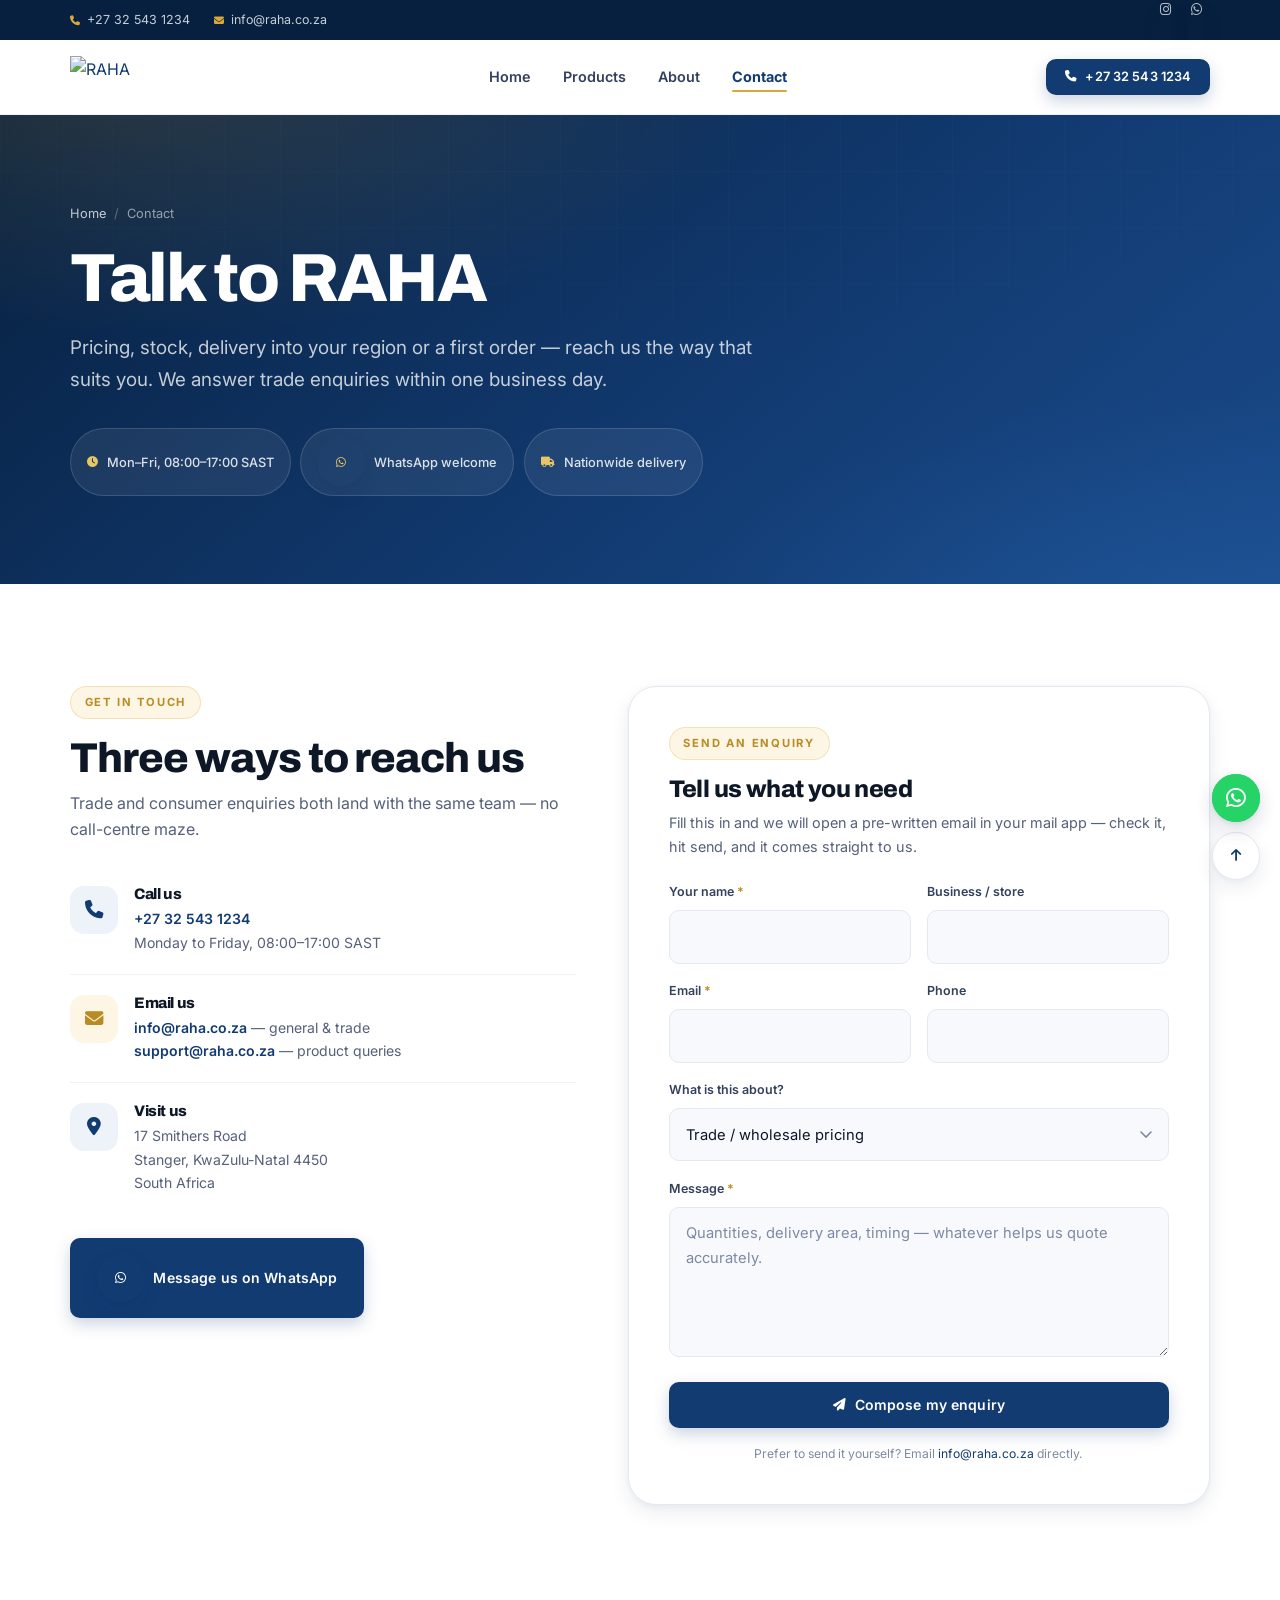
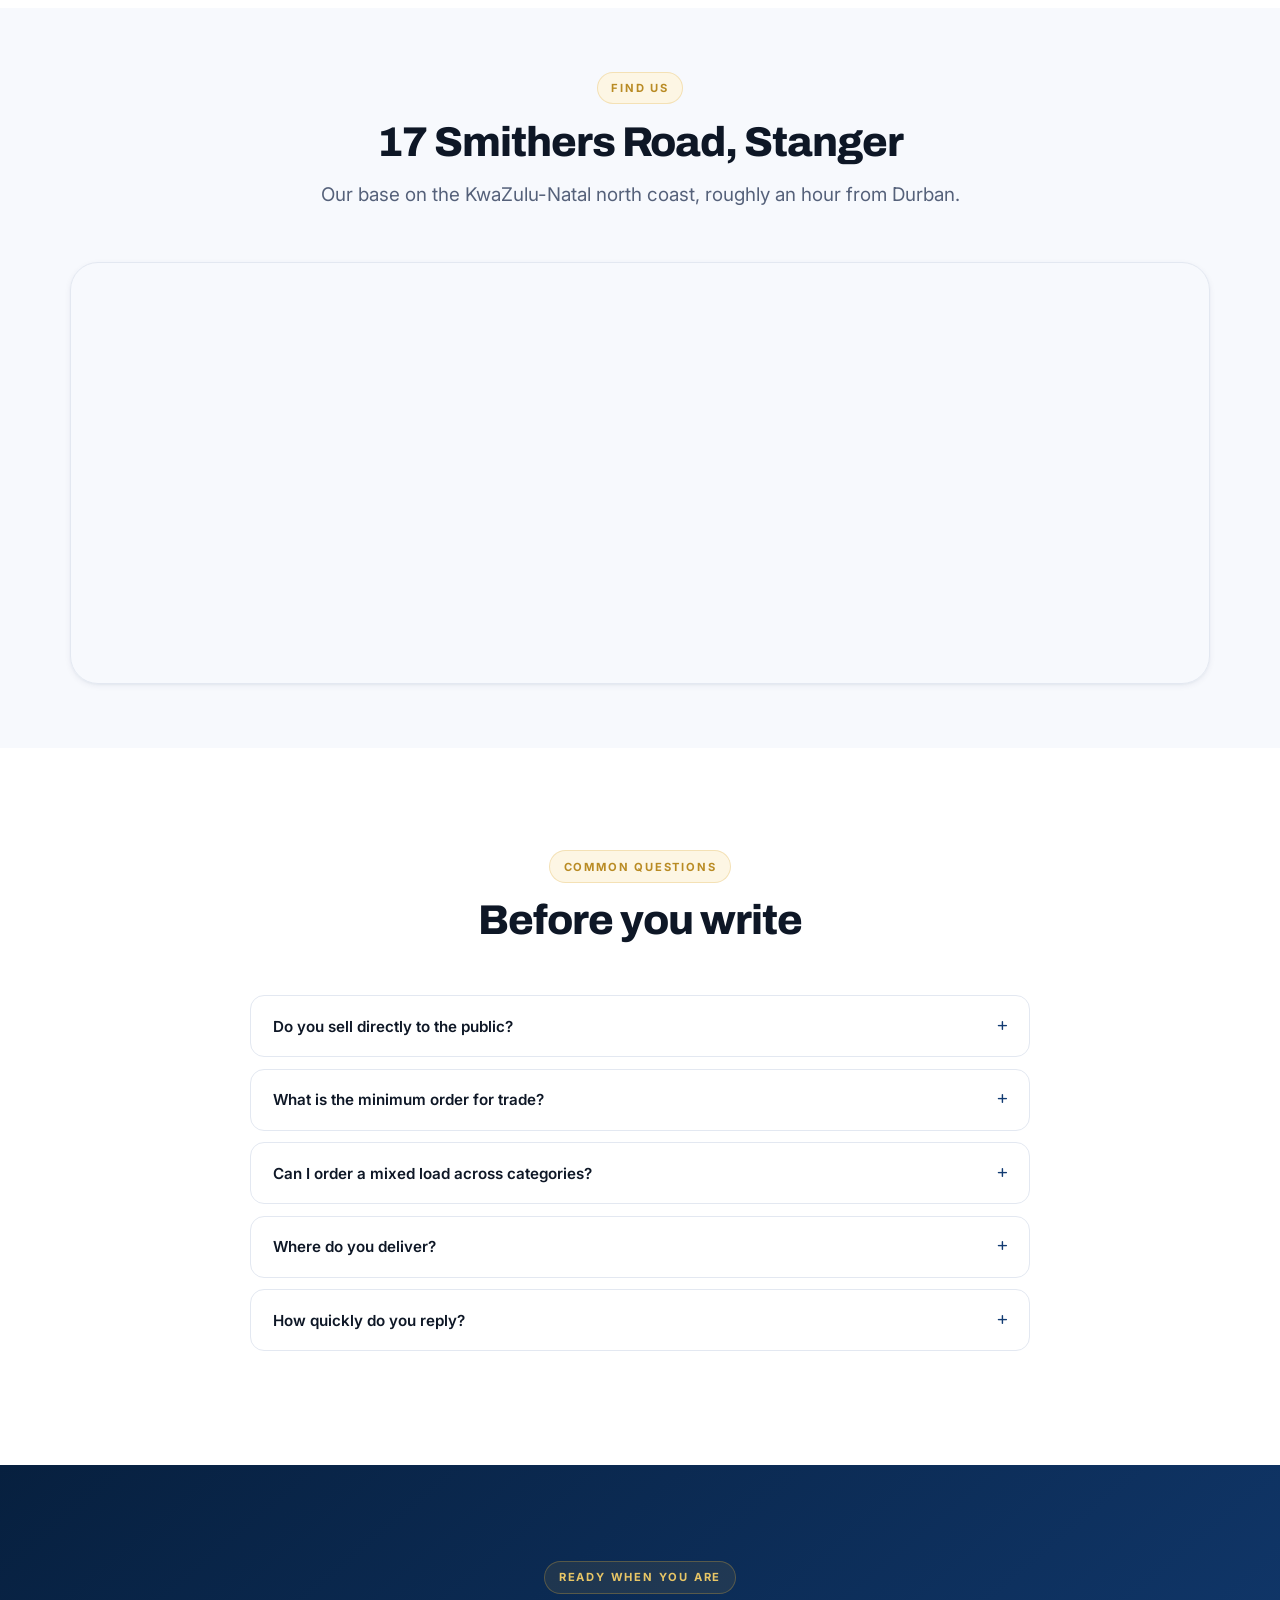
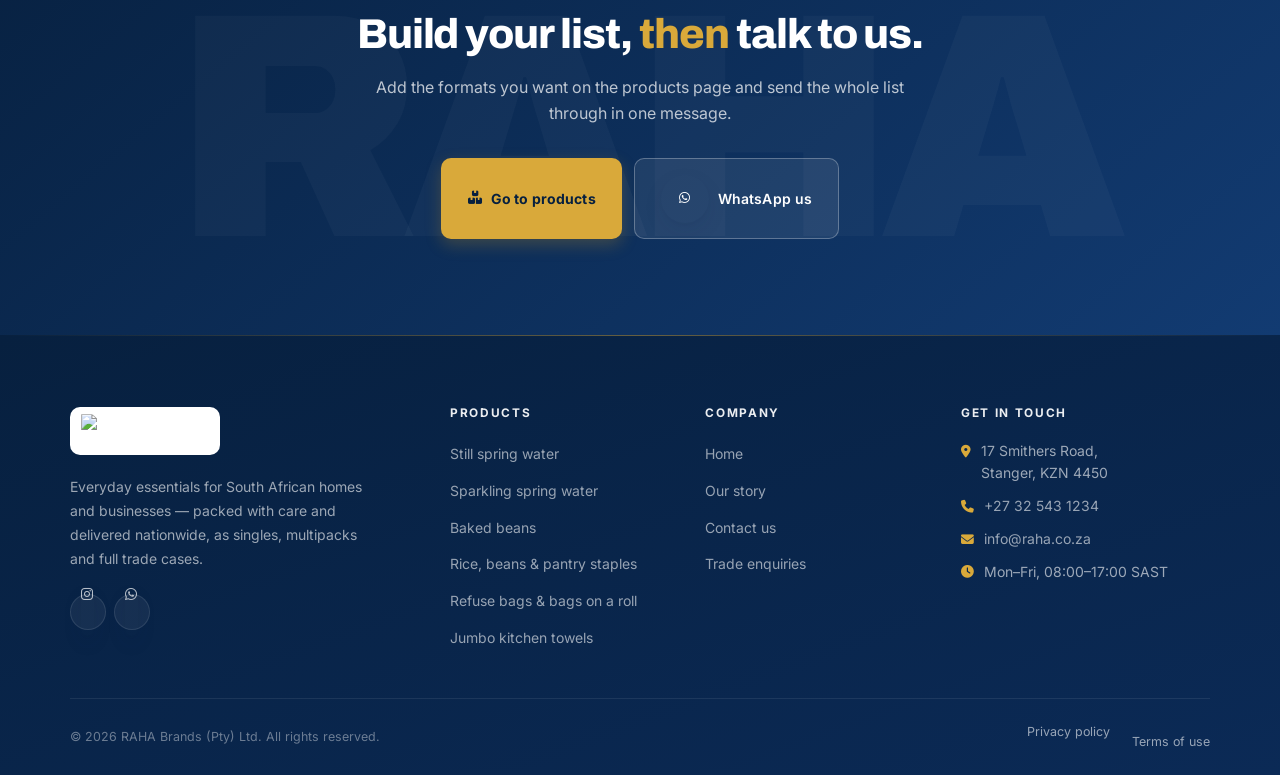
==== commit 5a836b86: "Add 11 new pantry products to the catalogue Basmati rice, kidney beans, red speckled beans (500g/1kg" ====
--- a/contact/index.html
+++ b/contact/index.html
@@ -296,6 +296,7 @@
           <li><a href="../product/">Still spring water</a></li>
           <li><a href="../product/">Sparkling spring water</a></li>
           <li><a href="../product/">Baked beans</a></li>
+          <li><a href="../product/">Rice, beans &amp; pantry staples</a></li>
           <li><a href="../product/">Refuse bags &amp; bags on a roll</a></li>
           <li><a href="../product/">Jumbo kitchen towels</a></li>
         </ul>
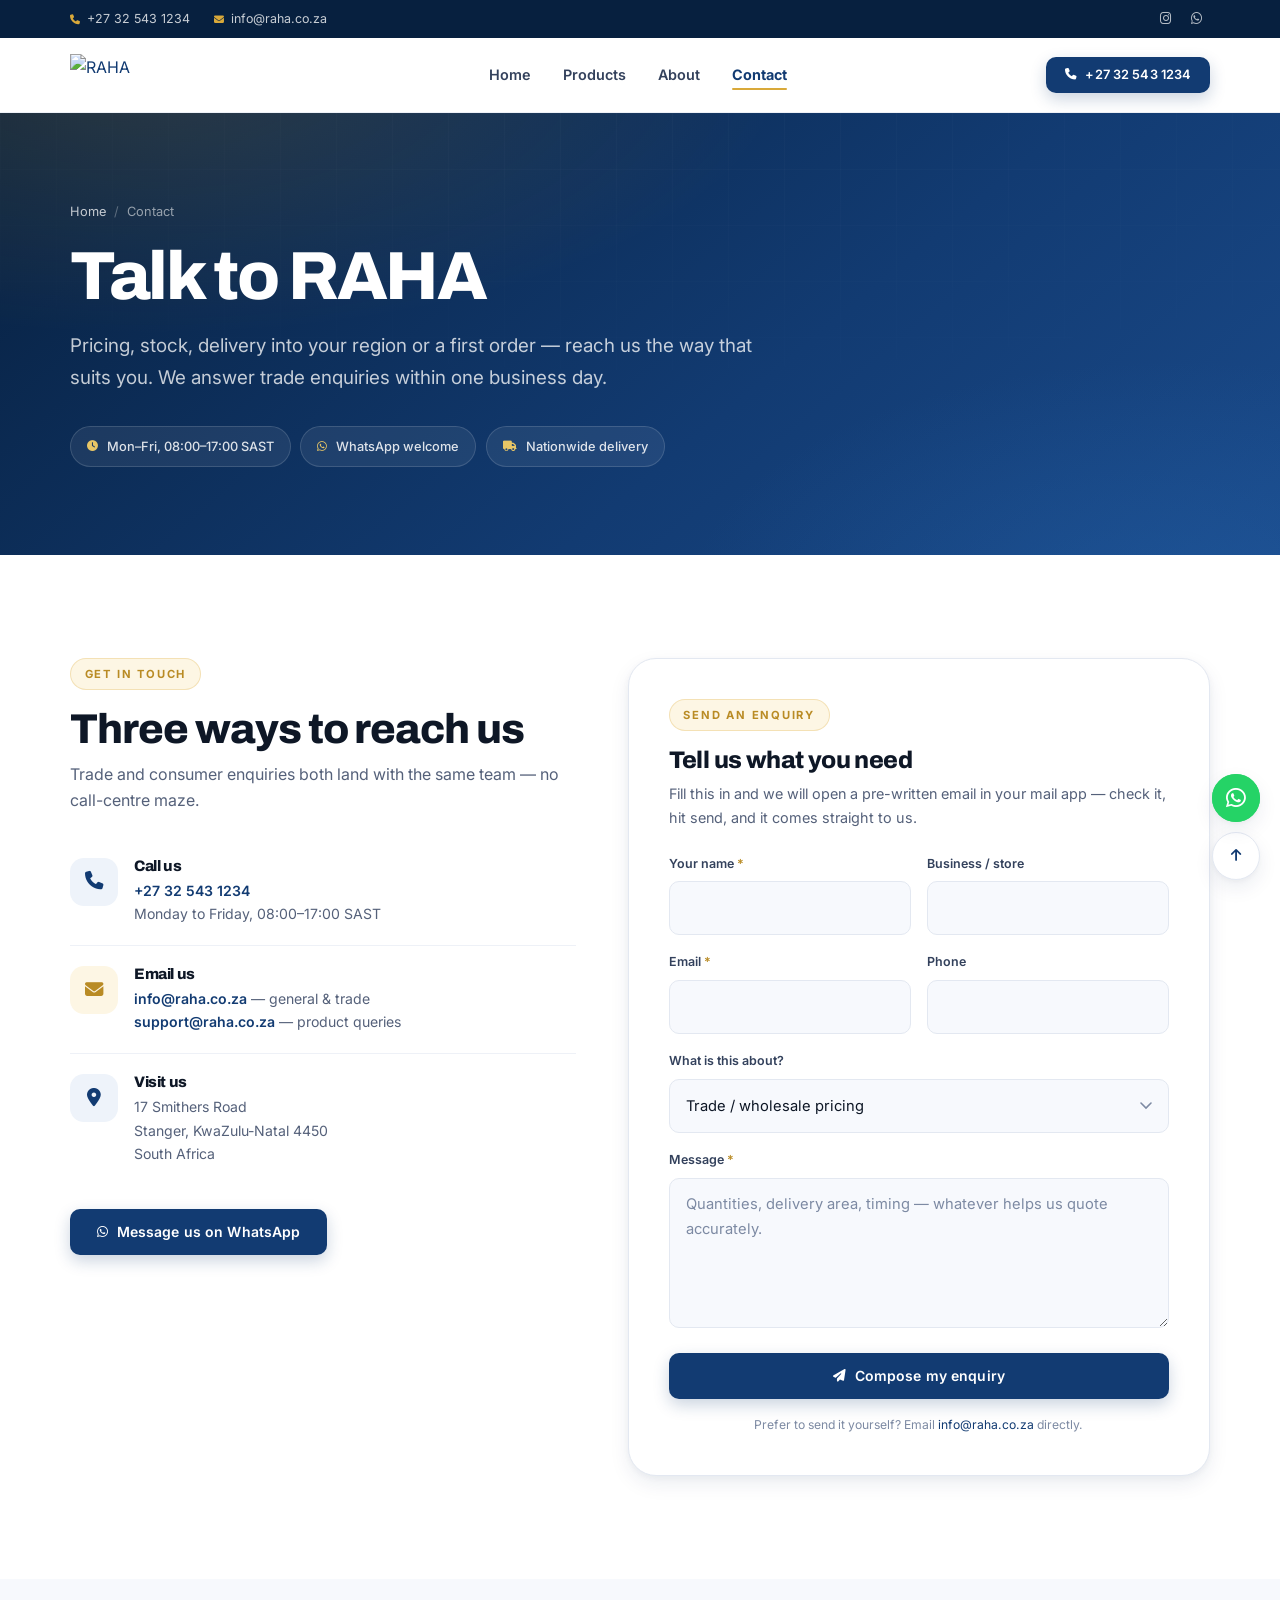
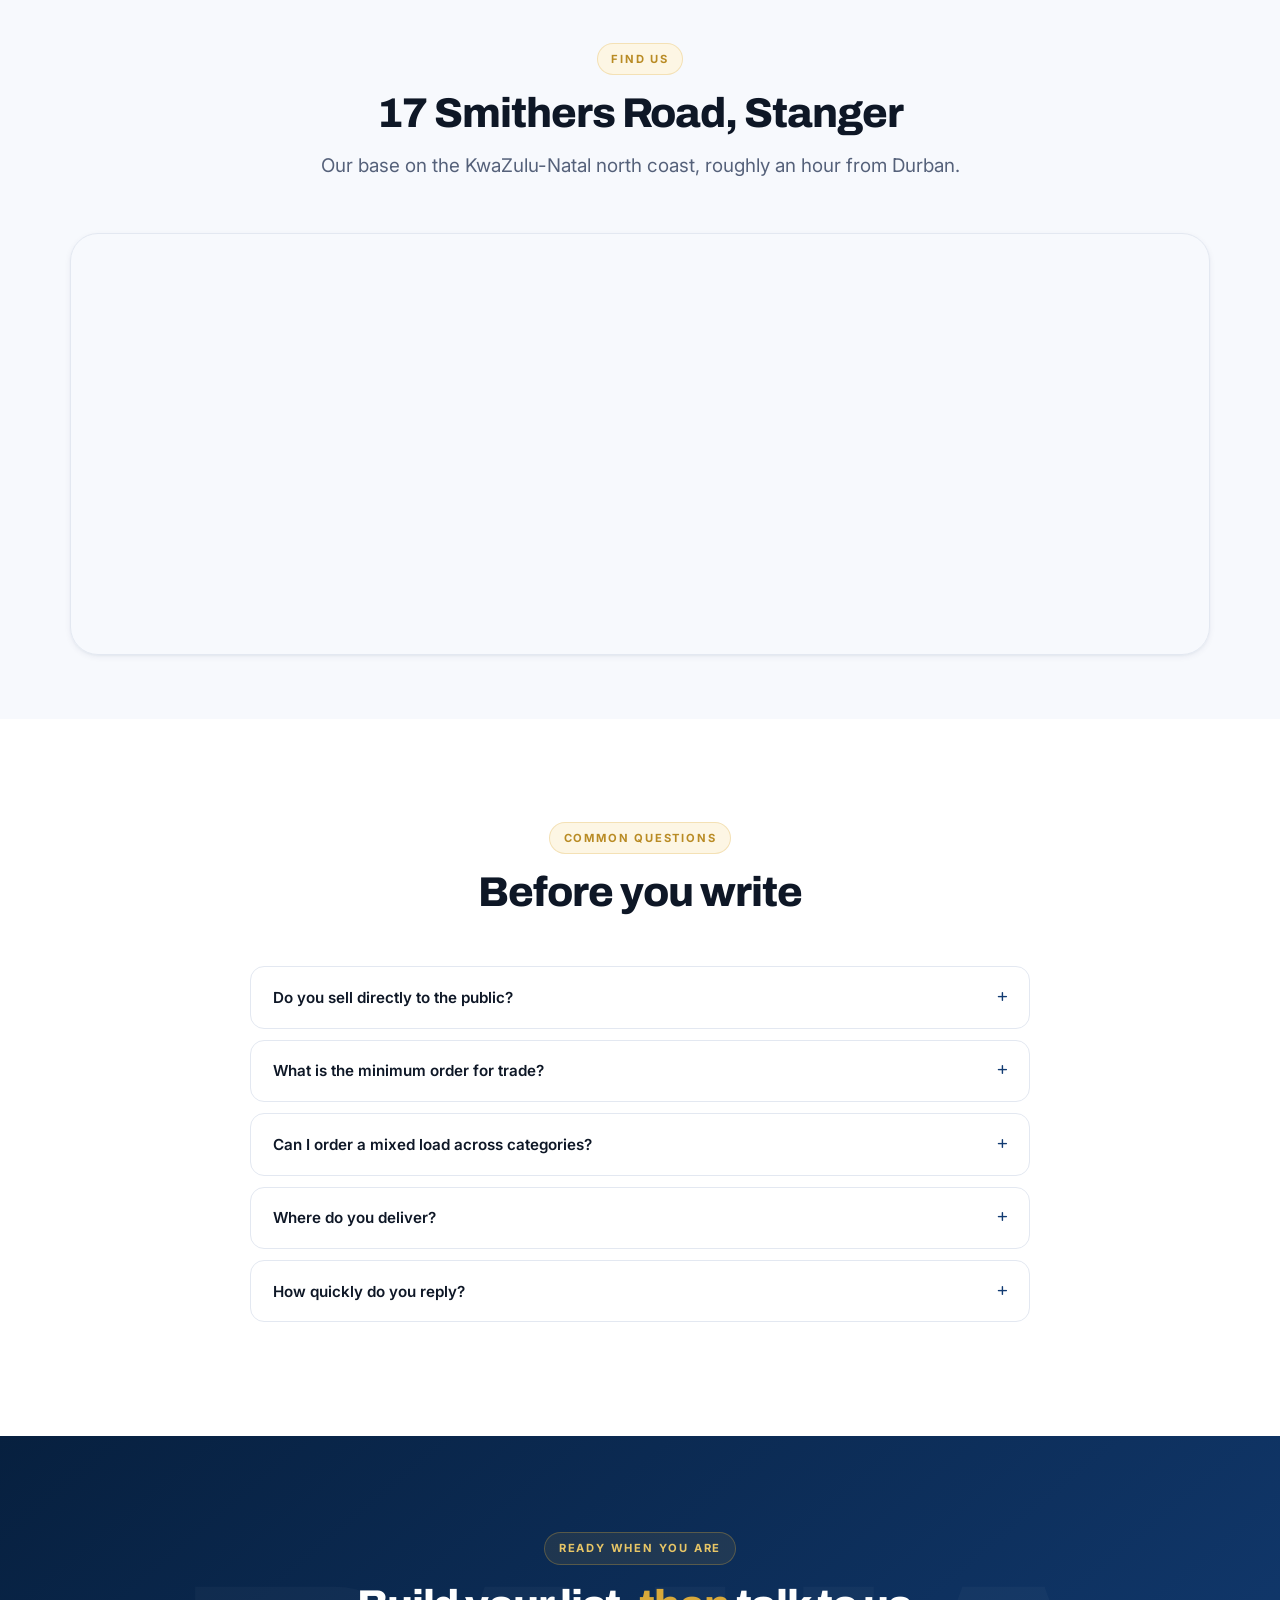
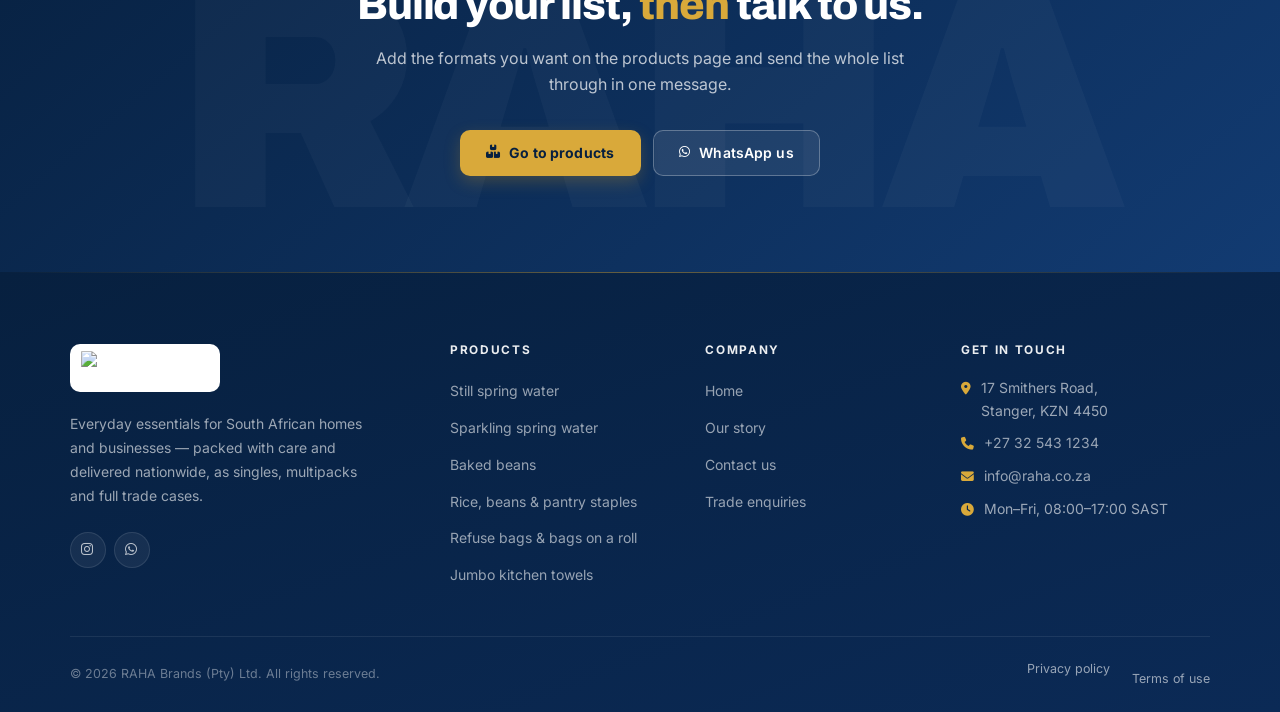
==== commit dddb7a23: "Fix footer social icons and stale content; verify mobile responsiveness The floating-action-button c" ====
--- a/contact/index.html
+++ b/contact/index.html
@@ -334,8 +334,8 @@
 </footer>
 
 <div class="fab-stack">
-  <button type="button" class="fab fab--top" aria-label="Back to top"><i class="fas fa-arrow-up" aria-hidden="true"></i></button>
-  <a class="fab fab--wa" href="https://wa.me/27325431234" target="_blank" rel="noopener" aria-label="Chat with RAHA on WhatsApp"><i class="fab fa-whatsapp" aria-hidden="true"></i></a>
+  <button type="button" class="fab-btn fab-btn--top" aria-label="Back to top"><i class="fas fa-arrow-up" aria-hidden="true"></i></button>
+  <a class="fab-btn fab-btn--wa" href="https://wa.me/27325431234" target="_blank" rel="noopener" aria-label="Chat with RAHA on WhatsApp"><i class="fab fa-whatsapp" aria-hidden="true"></i></a>
 </div>
 
 <script src="../assets/js/raha.js" defer></script>
--- a/assets/css/raha.css
+++ b/assets/css/raha.css
@@ -1166,6 +1166,7 @@
 .topbar__social a i {
   display: block;
   width: 1em;
+  height: 1em;
   line-height: 1;
   text-align: center;
 }
@@ -1194,18 +1195,21 @@
   position: fixed; right: 1.25rem; bottom: 1.25rem; z-index: 880;
   display: flex; flex-direction: column-reverse; gap: .6rem; align-items: center;
 }
-.fab {
+/* Note: this component is deliberately named `.fab-btn`, not `.fab` — Font
+   Awesome's brand-icon class is literally `.fab`, and reusing it here used
+   to hijack every `<i class="fab fa-...">` brand glyph's box model. */
+.fab-btn {
   width: 48px; height: 48px; display: grid; place-items: center;
   border-radius: var(--r-pill);
   box-shadow: var(--shadow-md);
   transition: transform var(--t-base), box-shadow var(--t-base), opacity var(--t-base);
 }
-.fab:hover { transform: translateY(-3px); box-shadow: var(--shadow-lg); }
-.fab--wa { background: #25d366; color: #fff; font-size: 1.4rem; }
-.fab--wa:hover { color: #fff; }
-.fab--top { background: #fff; color: var(--navy-700); border: 1px solid var(--line); font-size: .85rem; }
-.fab--top { opacity: 0; pointer-events: none; }
-.fab--top.is-on { opacity: 1; pointer-events: auto; }
+.fab-btn:hover { transform: translateY(-3px); box-shadow: var(--shadow-lg); }
+.fab-btn--wa { background: #25d366; color: #fff; font-size: 1.4rem; }
+.fab-btn--wa:hover { color: #fff; }
+.fab-btn--top { background: #fff; color: var(--navy-700); border: 1px solid var(--line); font-size: .85rem; }
+.fab-btn--top { opacity: 0; pointer-events: none; }
+.fab-btn--top.is-on { opacity: 1; pointer-events: auto; }
 
 /* --------------------------------------------------------------------------
    17. Scroll reveal
--- a/assets/css/motion.css
+++ b/assets/css/motion.css
@@ -343,8 +343,8 @@
 
 .site-footer a:not(.socials a) { transition: color var(--t-fast), transform var(--t-fast); }
 
-.fab--wa { position: relative; }
-.fab--wa::before {
+.fab-btn--wa { position: relative; }
+.fab-btn--wa::before {
   content: '';
   position: absolute; inset: 0; z-index: -1;
   border-radius: inherit; background: #25d366;
@@ -357,8 +357,8 @@
   100% { transform: scale(1.6); opacity: 0; }
 }
 
-.fab--top { transition: opacity var(--t-base), transform .45s var(--spring), box-shadow var(--t-base); }
-.fab--top:hover { transform: translateY(-4px) scale(1.08); }
+.fab-btn--top { transition: opacity var(--t-base), transform .45s var(--spring), box-shadow var(--t-base); }
+.fab-btn--top:hover { transform: translateY(-4px) scale(1.08); }
 
 /* --------------------------------------------------------------------------
    12. Section furniture
@@ -396,7 +396,7 @@
   .hero::after,
   .split__badge,
   .cta-band::before,
-  .fab--wa::before,
+  .fab-btn--wa::before,
   .btn--gold::after,
   .p-card:hover .p-card__media img { animation: none !important; }
 
